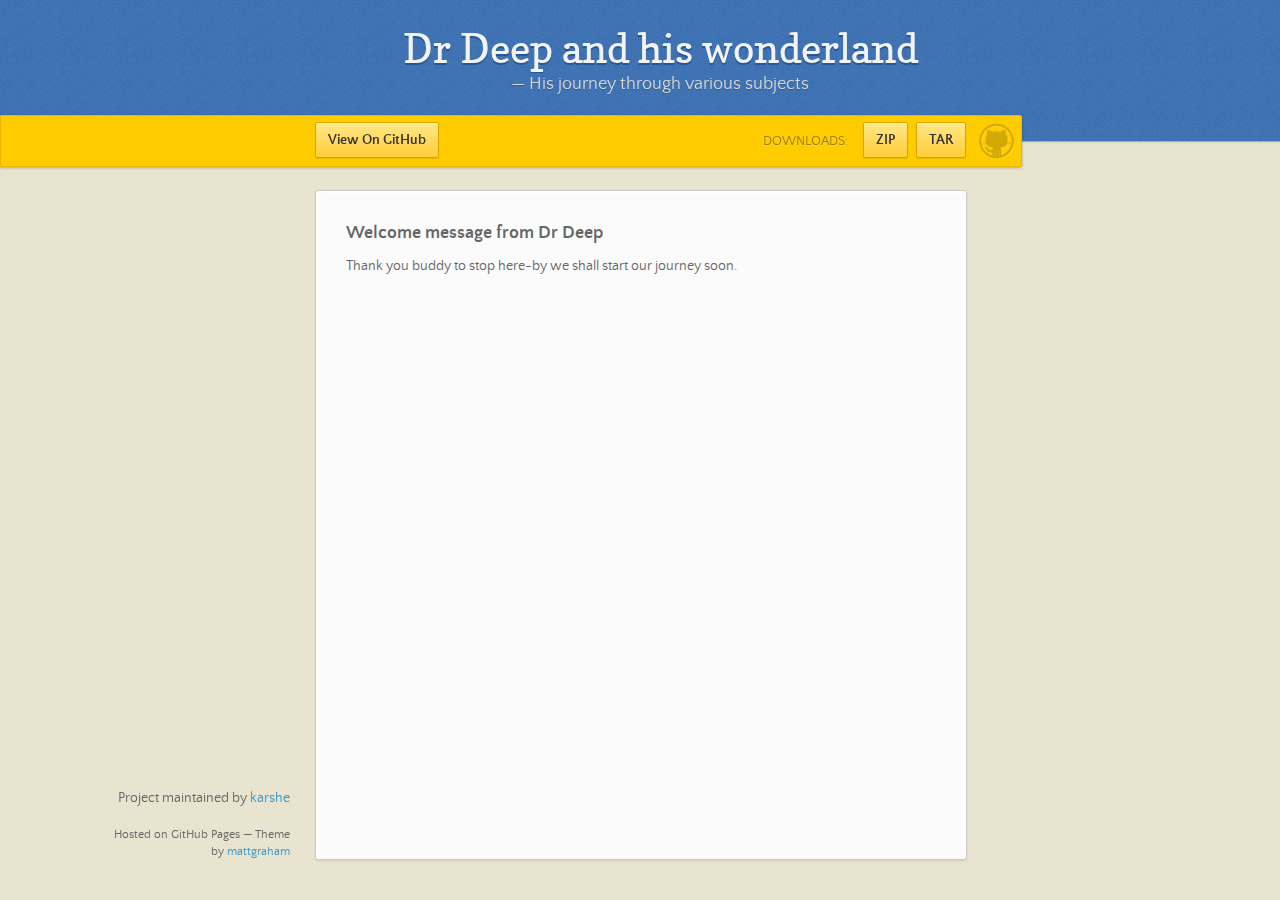
==== index.html @ 2dead6eb "Create gh-pages branch via GitHub" ====
<!doctype html>
<html>
  <head>
    <meta charset="utf-8">
    <meta http-equiv="X-UA-Compatible" content="chrome=1">
    <title>Dr Deep and his wonderland by karshe</title>
    <link rel="stylesheet" href="stylesheets/styles.css">
    <link rel="stylesheet" href="stylesheets/github-dark.css">
    <script src="https://ajax.googleapis.com/ajax/libs/jquery/1.7.1/jquery.min.js"></script>
    <script src="javascripts/main.js"></script>
    <!--[if lt IE 9]>
      <script src="//html5shiv.googlecode.com/svn/trunk/html5.js"></script>
    <![endif]-->
    <meta name="viewport" content="width=device-width, initial-scale=1, user-scalable=no">

  </head>
  <body>

      <header>
        <h1>Dr Deep and his wonderland</h1>
        <p>— His journey through various subjects</p>
      </header>

      <div id="banner">
        <span id="logo"></span>

        <a href="https://github.com/karshe/gatecse" class="button fork"><strong>View On GitHub</strong></a>
        <div class="downloads">
          <span>Downloads:</span>
          <ul>
            <li><a href="https://github.com/karshe/gatecse/zipball/master" class="button">ZIP</a></li>
            <li><a href="https://github.com/karshe/gatecse/tarball/master" class="button">TAR</a></li>
          </ul>
        </div>
      </div><!-- end banner -->

    <div class="wrapper">
      <nav>
        <ul></ul>
      </nav>
      <section>
        <h3>
<a id="welcome-message-from-dr-deep" class="anchor" href="#welcome-message-from-dr-deep" aria-hidden="true"><span aria-hidden="true" class="octicon octicon-link"></span></a>Welcome message from Dr Deep</h3>

<p>Thank you buddy to stop here-by we shall start our journey soon.  </p>
      </section>
      <footer>
        <p>Project maintained by <a href="https://github.com/karshe">karshe</a></p>
        <p><small>Hosted on GitHub Pages &mdash; Theme by <a href="https://twitter.com/michigangraham">mattgraham</a></small></p>
      </footer>
    </div>
    <!--[if !IE]><script>fixScale(document);</script><![endif]-->
    
  </body>
</html>
---- stylesheets/styles.css ----
/*
Leap Day for GitHub Pages
by Matt Graham
*/
@font-face {
  font-family: 'Quattrocento Sans';
  src: url("../fonts/quattrocentosans-bold-webfont.eot");
  src: url("../fonts/quattrocentosans-bold-webfont.eot?#iefix") format("embedded-opentype"), url("../fonts/quattrocentosans-bold-webfont.woff") format("woff"), url("../fonts/quattrocentosans-bold-webfont.ttf") format("truetype"), url("../fonts/quattrocentosans-bold-webfont.svg#QuattrocentoSansBold") format("svg");
  font-weight: bold;
  font-style: normal;
}

@font-face {
  font-family: 'Quattrocento Sans';
  src: url("../fonts/quattrocentosans-bolditalic-webfont.eot");
  src: url("../fonts/quattrocentosans-bolditalic-webfont.eot?#iefix") format("embedded-opentype"), url("../fonts/quattrocentosans-bolditalic-webfont.woff") format("woff"), url("../fonts/quattrocentosans-bolditalic-webfont.ttf") format("truetype"), url("../fonts/quattrocentosans-bolditalic-webfont.svg#QuattrocentoSansBoldItalic") format("svg");
  font-weight: bold;
  font-style: italic;
}

@font-face {
  font-family: 'Quattrocento Sans';
  src: url("../fonts/quattrocentosans-italic-webfont.eot");
  src: url("../fonts/quattrocentosans-italic-webfont.eot?#iefix") format("embedded-opentype"), url("../fonts/quattrocentosans-italic-webfont.woff") format("woff"), url("../fonts/quattrocentosans-italic-webfont.ttf") format("truetype"), url("../fonts/quattrocentosans-italic-webfont.svg#QuattrocentoSansItalic") format("svg");
  font-weight: normal;
  font-style: italic;
}

@font-face {
  font-family: 'Quattrocento Sans';
  src: url("../fonts/quattrocentosans-regular-webfont.eot");
  src: url("../fonts/quattrocentosans-regular-webfont.eot?#iefix") format("embedded-opentype"), url("../fonts/quattrocentosans-regular-webfont.woff") format("woff"), url("../fonts/quattrocentosans-regular-webfont.ttf") format("truetype"), url("../fonts/quattrocentosans-regular-webfont.svg#QuattrocentoSansRegular") format("svg");
  font-weight: normal;
  font-style: normal;
}

@font-face {
  font-family: 'Copse';
  src: url("../fonts/copse-regular-webfont.eot");
  src: url("../fonts/copse-regular-webfont.eot?#iefix") format("embedded-opentype"), url("../fonts/copse-regular-webfont.woff") format("woff"), url("../fonts/copse-regular-webfont.ttf") format("truetype"), url("../fonts/copse-regular-webfont.svg#CopseRegular") format("svg");
  font-weight: normal;
  font-style: normal;
}

/* normalize.css 2012-02-07T12:37 UTC - https://github.com/necolas/normalize.css */
/* =============================================================================
   HTML5 display definitions
   ========================================================================== */
/*
 * Corrects block display not defined in IE6/7/8/9 & FF3
 */
article,
aside,
details,
figcaption,
figure,
footer,
header,
hgroup,
nav,
section,
summary {
  display: block;
}

/*
 * Corrects inline-block display not defined in IE6/7/8/9 & FF3
 */
audio,
canvas,
video {
  display: inline-block;
  *display: inline;
  *zoom: 1;
}

/*
 * Prevents modern browsers from displaying 'audio' without controls
 */
audio:not([controls]) {
  display: none;
}

/*
 * Addresses styling for 'hidden' attribute not present in IE7/8/9, FF3, S4
 * Known issue: no IE6 support
 */
[hidden] {
  display: none;
}

/* =============================================================================
   Base
   ========================================================================== */
/*
 * 1. Corrects text resizing oddly in IE6/7 when body font-size is set using em units
 *    http://clagnut.com/blog/348/#c790
 * 2. Prevents iOS text size adjust after orientation change, without disabling user zoom
 *    www.456bereastreet.com/archive/201012/controlling_text_size_in_safari_for_ios_without_disabling_user_zoom/
 */
html {
  font-size: 100%;
  /* 1 */
  -webkit-text-size-adjust: 100%;
  /* 2 */
  -ms-text-size-adjust: 100%;
  /* 2 */
}

/*
 * Addresses font-family inconsistency between 'textarea' and other form elements.
 */
html,
button,
input,
select,
textarea {
  font-family: sans-serif;
}

/*
 * Addresses margins handled incorrectly in IE6/7
 */
body {
  margin: 0;
}

/* =============================================================================
   Links
   ========================================================================== */
/*
 * Addresses outline displayed oddly in Chrome
 */
a:focus {
  outline: thin dotted;
}

/*
 * Improves readability when focused and also mouse hovered in all browsers
 * people.opera.com/patrickl/experiments/keyboard/test
 */
a:hover,
a:active {
  outline: 0;
}

/* =============================================================================
   Typography
   ========================================================================== */
/*
 * Addresses font sizes and margins set differently in IE6/7
 * Addresses font sizes within 'section' and 'article' in FF4+, Chrome, S5
 */
h1 {
  font-size: 2em;
  margin: 0.67em 0;
}

h2 {
  font-size: 1.5em;
  margin: 0.83em 0;
}

h3 {
  font-size: 1.17em;
  margin: 1em 0;
}

h4 {
  font-size: 1em;
  margin: 1.33em 0;
}

h5 {
  font-size: 0.83em;
  margin: 1.67em 0;
}

h6 {
  font-size: 0.75em;
  margin: 2.33em 0;
}

/*
 * Addresses styling not present in IE7/8/9, S5, Chrome
 */
abbr[title] {
  border-bottom: 1px dotted;
}

/*
 * Addresses style set to 'bolder' in FF3+, S4/5, Chrome
*/
b,
strong {
  font-weight: bold;
}

blockquote {
  margin: 1em 40px;
}

/*
 * Addresses styling not present in S5, Chrome
 */
dfn {
  font-style: italic;
}

/*
 * Addresses styling not present in IE6/7/8/9
 */
mark {
  background: #ff0;
  color: #000;
}

/*
 * Addresses margins set differently in IE6/7
 */
p,
pre {
  margin: 1em 0;
}

/*
 * Corrects font family set oddly in IE6, S4/5, Chrome
 * en.wikipedia.org/wiki/User:Davidgothberg/Test59
 */
pre,
code,
kbd,
samp {
  font-family: monospace, serif;
  _font-family: 'courier new', monospace;
  font-size: 1em;
}

/*
 * 1. Addresses CSS quotes not supported in IE6/7
 * 2. Addresses quote property not supported in S4
 */
/* 1 */
q {
  quotes: none;
}

/* 2 */
q:before,
q:after {
  content: '';
  content: none;
}

small {
  font-size: 75%;
}

/*
 * Prevents sub and sup affecting line-height in all browsers
 * gist.github.com/413930
 */
sub,
sup {
  font-size: 75%;
  line-height: 0;
  position: relative;
  vertical-align: baseline;
}

sup {
  top: -0.5em;
}

sub {
  bottom: -0.25em;
}

/* =============================================================================
   Lists
   ========================================================================== */
/*
 * Addresses margins set differently in IE6/7
 */
dl,
menu,
ol,
ul {
  margin: 1em 0;
}

dd {
  margin: 0 0 0 40px;
}

/*
 * Addresses paddings set differently in IE6/7
 */
menu,
ol,
ul {
  padding: 0 0 0 40px;
}

/*
 * Corrects list images handled incorrectly in IE7
 */
nav ul,
nav ol {
  list-style: none;
  list-style-image: none;
}

/* =============================================================================
   Embedded content
   ========================================================================== */
/*
 * 1. Removes border when inside 'a' element in IE6/7/8/9, FF3
 * 2. Improves image quality when scaled in IE7
 *    code.flickr.com/blog/2008/11/12/on-ui-quality-the-little-things-client-side-image-resizing/
 */
img {
  border: 0;
  /* 1 */
  -ms-interpolation-mode: bicubic;
  /* 2 */
}

/*
 * Corrects overflow displayed oddly in IE9
 */
svg:not(:root) {
  overflow: hidden;
}

/* =============================================================================
   Figures
   ========================================================================== */
/*
 * Addresses margin not present in IE6/7/8/9, S5, O11
 */
figure {
  margin: 0;
}

/* =============================================================================
   Forms
   ========================================================================== */
/*
 * Corrects margin displayed oddly in IE6/7
 */
form {
  margin: 0;
}

/*
 * Define consistent border, margin, and padding
 */
fieldset {
  border: 1px solid #c0c0c0;
  margin: 0 2px;
  padding: 0.35em 0.625em 0.75em;
}

/*
 * 1. Corrects color not being inherited in IE6/7/8/9
 * 2. Corrects text not wrapping in FF3 
 * 3. Corrects alignment displayed oddly in IE6/7
 */
legend {
  border: 0;
  /* 1 */
  padding: 0;
  white-space: normal;
  /* 2 */
  *margin-left: -7px;
  /* 3 */
}

/*
 * 1. Corrects font size not being inherited in all browsers
 * 2. Addresses margins set differently in IE6/7, FF3+, S5, Chrome
 * 3. Improves appearance and consistency in all browsers
 */
button,
input,
select,
textarea {
  font-size: 100%;
  /* 1 */
  margin: 0;
  /* 2 */
  vertical-align: baseline;
  /* 3 */
  *vertical-align: middle;
  /* 3 */
}

/*
 * Addresses FF3/4 setting line-height on 'input' using !important in the UA stylesheet
 */
button,
input {
  line-height: normal;
  /* 1 */
}

/*
 * 1. Improves usability and consistency of cursor style between image-type 'input' and others
 * 2. Corrects inability to style clickable 'input' types in iOS
 * 3. Removes inner spacing in IE7 without affecting normal text inputs
 *    Known issue: inner spacing remains in IE6
 */
button,
input[type="button"],
input[type="reset"],
input[type="submit"] {
  cursor: pointer;
  /* 1 */
  -webkit-appearance: button;
  /* 2 */
  *overflow: visible;
  /* 3 */
}

/*
 * Re-set default cursor for disabled elements
 */
button[disabled],
input[disabled] {
  cursor: default;
}

/*
 * 1. Addresses box sizing set to content-box in IE8/9
 * 2. Removes excess padding in IE8/9
 * 3. Removes excess padding in IE7
      Known issue: excess padding remains in IE6
 */
input[type="checkbox"],
input[type="radio"] {
  box-sizing: border-box;
  /* 1 */
  padding: 0;
  /* 2 */
  *height: 13px;
  /* 3 */
  *width: 13px;
  /* 3 */
}

/*
 * 1. Addresses appearance set to searchfield in S5, Chrome
 * 2. Addresses box-sizing set to border-box in S5, Chrome (include -moz to future-proof)
 */
input[type="search"] {
  -webkit-appearance: textfield;
  /* 1 */
  -moz-box-sizing: content-box;
  -webkit-box-sizing: content-box;
  /* 2 */
  box-sizing: content-box;
}

/*
 * Removes inner padding and search cancel button in S5, Chrome on OS X
 */
input[type="search"]::-webkit-search-decoration,
input[type="search"]::-webkit-search-cancel-button {
  -webkit-appearance: none;
}

/*
 * Removes inner padding and border in FF3+
 * www.sitepen.com/blog/2008/05/14/the-devils-in-the-details-fixing-dojos-toolbar-buttons/
 */
button::-moz-focus-inner,
input::-moz-focus-inner {
  border: 0;
  padding: 0;
}

/*
 * 1. Removes default vertical scrollbar in IE6/7/8/9
 * 2. Improves readability and alignment in all browsers
 */
textarea {
  overflow: auto;
  /* 1 */
  vertical-align: top;
  /* 2 */
}

/* =============================================================================
   Tables
   ========================================================================== */
/*
 * Remove most spacing between table cells
 */
table {
  border-collapse: collapse;
  border-spacing: 0;
}

body {
  font: 14px/22px "Quattrocento Sans", "Helvetica Neue", Helvetica, Arial, sans-serif;
  color: #666;
  font-weight: 300;
  margin: 0px;
  padding: 0px 0 20px 0px;
  background: url(../images/body-background.png) #eae6d1;
}

h1, h2, h3, h4, h5, h6 {
  color: #333;
  margin: 0 0 10px;
}

p, ul, ol, table, pre, dl {
  margin: 0 0 20px;
}

h1, h2, h3 {
  line-height: 1.1;
}

h1 {
  font-size: 28px;
}

h2 {
  font-size: 24px;
  color: #393939;
}

h3, h4, h5, h6 {
  color: #666666;
}

h3 {
  font-size: 18px;
  line-height: 24px;
}

a {
  color: #3399cc;
  font-weight: 400;
  text-decoration: none;
}

a small {
  font-size: 11px;
  color: #666;
  margin-top: -0.6em;
  display: block;
}

ul {
  list-style-image: url("../images/bullet.png");
}

strong {
  font-weight: bold;
  color: #333;
}

.wrapper {
  width: 650px;
  margin: 0 auto;
  position: relative;
}

section img {
  max-width: 100%;
}

blockquote {
  border-left: 1px solid #ffcc00;
  margin: 0;
  padding: 0 0 0 20px;
  font-style: italic;
}

code {
  font-family: "Lucida Sans", Monaco, Bitstream Vera Sans Mono, Lucida Console, Terminal;
  font-size: 13px;
  color: #efefef;
  text-shadow: 0px 1px 0px #000;
  margin: 0 4px;
  padding: 2px 6px;
  background: #333;
  -moz-border-radius: 2px;
  -webkit-border-radius: 2px;
  -o-border-radius: 2px;
  -ms-border-radius: 2px;
  -khtml-border-radius: 2px;
  border-radius: 2px;
}

pre {
  padding: 8px 15px;
  background: #333333;
  -moz-border-radius: 3px;
  -webkit-border-radius: 3px;
  -o-border-radius: 3px;
  -ms-border-radius: 3px;
  -khtml-border-radius: 3px;
  border-radius: 3px;
  border: 1px solid #c7c7c7;
  overflow: auto;
  overflow-y: hidden;
}
pre code {
  margin: 0px;
  padding: 0px;
}

table {
  width: 100%;
  border-collapse: collapse;
}

th {
  text-align: left;
  padding: 5px 10px;
  border-bottom: 1px solid #e5e5e5;
  color: #444;
}

td {
  text-align: left;
  padding: 5px 10px;
  border-bottom: 1px solid #e5e5e5;
  border-right: 1px solid #ffcc00;
}
td:first-child {
  border-left: 1px solid #ffcc00;
}

hr {
  border: 0;
  outline: none;
  height: 11px;
  background: transparent url("../images/hr.gif") center center repeat-x;
  margin: 0 0 20px;
}

dt {
  color: #444;
  font-weight: 700;
}

header {
  padding: 25px 20px 40px 20px;
  margin: 0;
  position: fixed;
  top: 0;
  left: 0;
  right: 0;
  width: 100%;
  text-align: center;
  background: url(../images/background.png) #4276b6;
  -moz-box-shadow: 1px 0px 2px rgba(0, 0, 0, 0.75);
  -webkit-box-shadow: 1px 0px 2px rgba(0, 0, 0, 0.75);
  -o-box-shadow: 1px 0px 2px rgba(0, 0, 0, 0.75);
  box-shadow: 1px 0px 2px rgba(0, 0, 0, 0.75);
  z-index: 99;
  -webkit-font-smoothing: antialiased;
  min-height: 76px;
}
header h1 {
  font: 40px/48px "Copse", "Helvetica Neue", Helvetica, Arial, sans-serif;
  color: #f3f3f3;
  text-shadow: 0px 2px 0px #235796;
  margin: 0px;
  white-space: nowrap;
  overflow: hidden;
  text-overflow: ellipsis;
  -o-text-overflow: ellipsis;
  -ms-text-overflow: ellipsis;
}
header p {
  color: #d8d8d8;
  text-shadow: rgba(0, 0, 0, 0.2) 0 1px 0;
  font-size: 18px;
  margin: 0px;
}

#banner {
  z-index: 100;
  left: 0;
  right: 50%;
  height: 50px;
  margin-right: -382px;
  position: fixed;
  top: 115px;
  background: #ffcc00;
  border: 1px solid #f0b500;
  -moz-box-shadow: 0px 1px 3px rgba(0, 0, 0, 0.25);
  -webkit-box-shadow: 0px 1px 3px rgba(0, 0, 0, 0.25);
  -o-box-shadow: 0px 1px 3px rgba(0, 0, 0, 0.25);
  box-shadow: 0px 1px 3px rgba(0, 0, 0, 0.25);
  -moz-border-radius: 0px 2px 2px 0px;
  -webkit-border-radius: 0px 2px 2px 0px;
  -o-border-radius: 0px 2px 2px 0px;
  -ms-border-radius: 0px 2px 2px 0px;
  -khtml-border-radius: 0px 2px 2px 0px;
  border-radius: 0px 2px 2px 0px;
  padding-right: 10px;
}
#banner .button {
  border: 1px solid #dba500;
  background: -webkit-gradient(linear, 50% 0%, 50% 100%, color-stop(0%, #ffe788), color-stop(100%, #ffce38));
  background: -webkit-linear-gradient(#ffe788, #ffce38);
  background: -moz-linear-gradient(#ffe788, #ffce38);
  background: -o-linear-gradient(#ffe788, #ffce38);
  background: -ms-linear-gradient(#ffe788, #ffce38);
  background: linear-gradient(#ffe788, #ffce38);
  -moz-border-radius: 2px;
  -webkit-border-radius: 2px;
  -o-border-radius: 2px;
  -ms-border-radius: 2px;
  -khtml-border-radius: 2px;
  border-radius: 2px;
  -moz-box-shadow: inset 0px 1px 0px rgba(255, 255, 255, 0.4), 0px 1px 1px rgba(0, 0, 0, 0.1);
  -webkit-box-shadow: inset 0px 1px 0px rgba(255, 255, 255, 0.4), 0px 1px 1px rgba(0, 0, 0, 0.1);
  -o-box-shadow: inset 0px 1px 0px rgba(255, 255, 255, 0.4), 0px 1px 1px rgba(0, 0, 0, 0.1);
  box-shadow: inset 0px 1px 0px rgba(255, 255, 255, 0.4), 0px 1px 1px rgba(0, 0, 0, 0.1);
  background-color: #FFE788;
  margin-left: 5px;
  padding: 10px 12px;
  margin-top: 6px;
  line-height: 14px;
  font-size: 14px;
  color: #333;
  font-weight: bold;
  display: inline-block;
  text-align: center;
}
#banner .button:hover {
  background: -webkit-gradient(linear, 50% 0%, 50% 100%, color-stop(0%, #ffe788), color-stop(100%, #ffe788));
  background: -webkit-linear-gradient(#ffe788, #ffe788);
  background: -moz-linear-gradient(#ffe788, #ffe788);
  background: -o-linear-gradient(#ffe788, #ffe788);
  background: -ms-linear-gradient(#ffe788, #ffe788);
  background: linear-gradient(#ffe788, #ffe788);
  background-color: #ffeca0;
}
#banner .fork {
  position: fixed;
  left: 50%;
  margin-left: -325px;
  padding: 10px 12px;
  margin-top: 6px;
  line-height: 14px;
  font-size: 14px;
  background-color: #FFE788;
}
#banner .downloads {
  float: right;
  margin: 0 45px 0 0;
}
#banner .downloads span {
  float: left;
  line-height: 52px;
  font-size: 90%;
  color: #9d7f0d;
  text-transform: uppercase;
  text-shadow: rgba(255, 255, 255, 0.2) 0 1px 0;
}
#banner ul {
  list-style: none;
  height: 40px;
  padding: 0;
  float: left;
  margin-left: 10px;
}
#banner ul li {
  display: inline;
}
#banner ul li a.button {
  background-color: #FFE788;
}
#banner #logo {
  position: absolute;
  height: 36px;
  width: 36px;
  right: 7px;
  top: 7px;
  display: block;
  background: url(../images/octocat-logo.png);
}

section {
  width: 590px;
  padding: 30px 30px 50px 30px;
  margin: 20px 0;
  margin-top: 190px;
  position: relative;
  background: #fbfbfb;
  -moz-border-radius: 3px;
  -webkit-border-radius: 3px;
  -o-border-radius: 3px;
  -ms-border-radius: 3px;
  -khtml-border-radius: 3px;
  border-radius: 3px;
  border: 1px solid #cbcbcb;
  -moz-box-shadow: 0px 1px 2px rgba(0, 0, 0, 0.09), inset 0px 0px 2px 2px rgba(255, 255, 255, 0.5), inset 0 0 5px 5px rgba(255, 255, 255, 0.4);
  -webkit-box-shadow: 0px 1px 2px rgba(0, 0, 0, 0.09), inset 0px 0px 2px 2px rgba(255, 255, 255, 0.5), inset 0 0 5px 5px rgba(255, 255, 255, 0.4);
  -o-box-shadow: 0px 1px 2px rgba(0, 0, 0, 0.09), inset 0px 0px 2px 2px rgba(255, 255, 255, 0.5), inset 0 0 5px 5px rgba(255, 255, 255, 0.4);
  box-shadow: 0px 1px 2px rgba(0, 0, 0, 0.09), inset 0px 0px 2px 2px rgba(255, 255, 255, 0.5), inset 0 0 5px 5px rgba(255, 255, 255, 0.4);
}

small {
  font-size: 12px;
}

nav {
  width: 230px;
  position: fixed;
  top: 220px;
  left: 50%;
  margin-left: -580px;
  text-align: right;
}
nav ul {
  list-style: none;
  list-style-image: none;
  font-size: 14px;
  line-height: 24px;
}
nav ul li {
  padding: 5px 0px;
  line-height: 16px;
}
nav ul li.tag-h1 {
  font-size: 1.2em;
}
nav ul li.tag-h1 a {
  font-weight: bold;
  color: #333;
}
nav ul li.tag-h2 + .tag-h1 {
  margin-top: 10px;
}
nav ul a {
  color: #666;
}
nav ul a:hover {
  color: #999;
}

footer {
  width: 180px;
  position: fixed;
  left: 50%;
  margin-left: -530px;
  bottom: 20px;
  text-align: right;
  line-height: 16px;
}

@media print, screen and (max-width: 1060px) {
  div.wrapper {
    width: auto;
    margin: 0;
  }

  nav {
    display: none;
  }

  header, section, footer {
    float: none;
  }
  header h1, section h1, footer h1 {
    white-space: nowrap;
    overflow: hidden;
    text-overflow: ellipsis;
    -o-text-overflow: ellipsis;
    -ms-text-overflow: ellipsis;
  }

  #banner {
    width: 100%;
  }
  #banner .downloads {
    margin-right: 60px;
  }
  #banner #logo {
    margin-right: 15px;
  }

  section {
    border: 1px solid #e5e5e5;
    border-width: 1px 0;
    padding: 20px auto;
    margin: 190px auto 20px;
    max-width: 600px;
  }

  footer {
    text-align: center;
    margin: 20px auto;
    position: relative;
    left: auto;
    bottom: auto;
    width: auto;
  }
}
@media print, screen and (max-width: 720px) {
  body {
    word-wrap: break-word;
  }

  header {
    padding: 20px 20px;
    margin: 0;
  }
  header h1 {
    font-size: 32px;
    white-space: nowrap;
    overflow: hidden;
    text-overflow: ellipsis;
    -o-text-overflow: ellipsis;
    -ms-text-overflow: ellipsis;
  }
  header p {
    display: none;
  }

  #banner {
    top: 80px;
  }
  #banner .fork {
    float: left;
    display: inline-block;
    margin-left: 0px;
    position: fixed;
    left: 20px;
  }

  section {
    margin-top: 130px;
    margin-bottom: 0px;
    width: auto;
  }

  header ul, header p.view {
    position: static;
  }
}
@media print, screen and (max-width: 480px) {
  header {
    position: relative;
    padding: 5px 0px;
    min-height: 0px;
  }
  header h1 {
    font-size: 24px;
    white-space: nowrap;
    overflow: hidden;
    text-overflow: ellipsis;
    -o-text-overflow: ellipsis;
    -ms-text-overflow: ellipsis;
  }

  section {
    margin-top: 5px;
  }

  #banner {
    display: none;
  }

  header ul {
    display: none;
  }
}
@media print {
  body {
    padding: 0.4in;
    font-size: 12pt;
    color: #444;
  }
}
@media print, screen and (max-height: 680px) {
  footer {
    text-align: center;
    margin: 20px auto;
    position: relative;
    left: auto;
    bottom: auto;
    width: auto;
  }
}
@media print, screen and (max-height: 480px) {
  nav {
    display: none;
  }

  footer {
    text-align: center;
    margin: 20px auto;
    position: relative;
    left: auto;
    bottom: auto;
    width: auto;
  }
}
---- stylesheets/github-dark.css ----
/*
   Copyright 2014 GitHub Inc.

   Licensed under the Apache License, Version 2.0 (the "License");
   you may not use this file except in compliance with the License.
   You may obtain a copy of the License at

       http://www.apache.org/licenses/LICENSE-2.0

   Unless required by applicable law or agreed to in writing, software
   distributed under the License is distributed on an "AS IS" BASIS,
   WITHOUT WARRANTIES OR CONDITIONS OF ANY KIND, either express or implied.
   See the License for the specific language governing permissions and
   limitations under the License.

*/

.pl-c /* comment */ {
  color: #969896;
}

.pl-c1      /* constant, markup.raw, meta.diff.header, meta.module-reference, meta.property-name, support, support.constant, support.variable, variable.other.constant */,
.pl-s .pl-v /* string variable */ {
  color: #0099cd;
}

.pl-e  /* entity */,
.pl-en /* entity.name */ {
  color: #9774cb;
}

.pl-s .pl-s1 /* string source */,
.pl-smi      /* storage.modifier.import, storage.modifier.package, storage.type.java, variable.other, variable.parameter.function */ {
  color: #ddd;
}

.pl-ent /* entity.name.tag */ {
  color: #7bcc72;
}

.pl-k /* keyword, storage, storage.type */ {
  color: #cc2372;
}

.pl-pds              /* punctuation.definition.string, string.regexp.character-class */,
.pl-s                /* string */,
.pl-s .pl-pse .pl-s1 /* string punctuation.section.embedded source */,
.pl-sr               /* string.regexp */,
.pl-sr .pl-cce       /* string.regexp constant.character.escape */,
.pl-sr .pl-sra       /* string.regexp string.regexp.arbitrary-repitition */,
.pl-sr .pl-sre       /* string.regexp source.ruby.embedded */ {
  color: #3c66e2;
}

.pl-v /* variable */ {
  color: #fb8764;
}

.pl-id /* invalid.deprecated */ {
  color: #e63525;
}

.pl-ii /* invalid.illegal */ {
  background-color: #e63525;
  color: #f8f8f8;
}

.pl-sr .pl-cce /* string.regexp constant.character.escape */ {
  color: #7bcc72;
  font-weight: bold;
}

.pl-ml /* markup.list */ {
  color: #c26b2b;
}

.pl-mh        /* markup.heading */,
.pl-mh .pl-en /* markup.heading entity.name */,
.pl-ms        /* meta.separator */ {
  color: #264ec5;
  font-weight: bold;
}

.pl-mq /* markup.quote */ {
  color: #00acac;
}

.pl-mi /* markup.italic */ {
  color: #ddd;
  font-style: italic;
}

.pl-mb /* markup.bold */ {
  color: #ddd;
  font-weight: bold;
}

.pl-md /* markup.deleted, meta.diff.header.from-file */ {
  background-color: #ffecec;
  color: #bd2c00;
}

.pl-mi1 /* markup.inserted, meta.diff.header.to-file */ {
  background-color: #eaffea;
  color: #55a532;
}

.pl-mdr /* meta.diff.range */ {
  color: #9774cb;
  font-weight: bold;
}

.pl-mo /* meta.output */ {
  color: #264ec5;
}
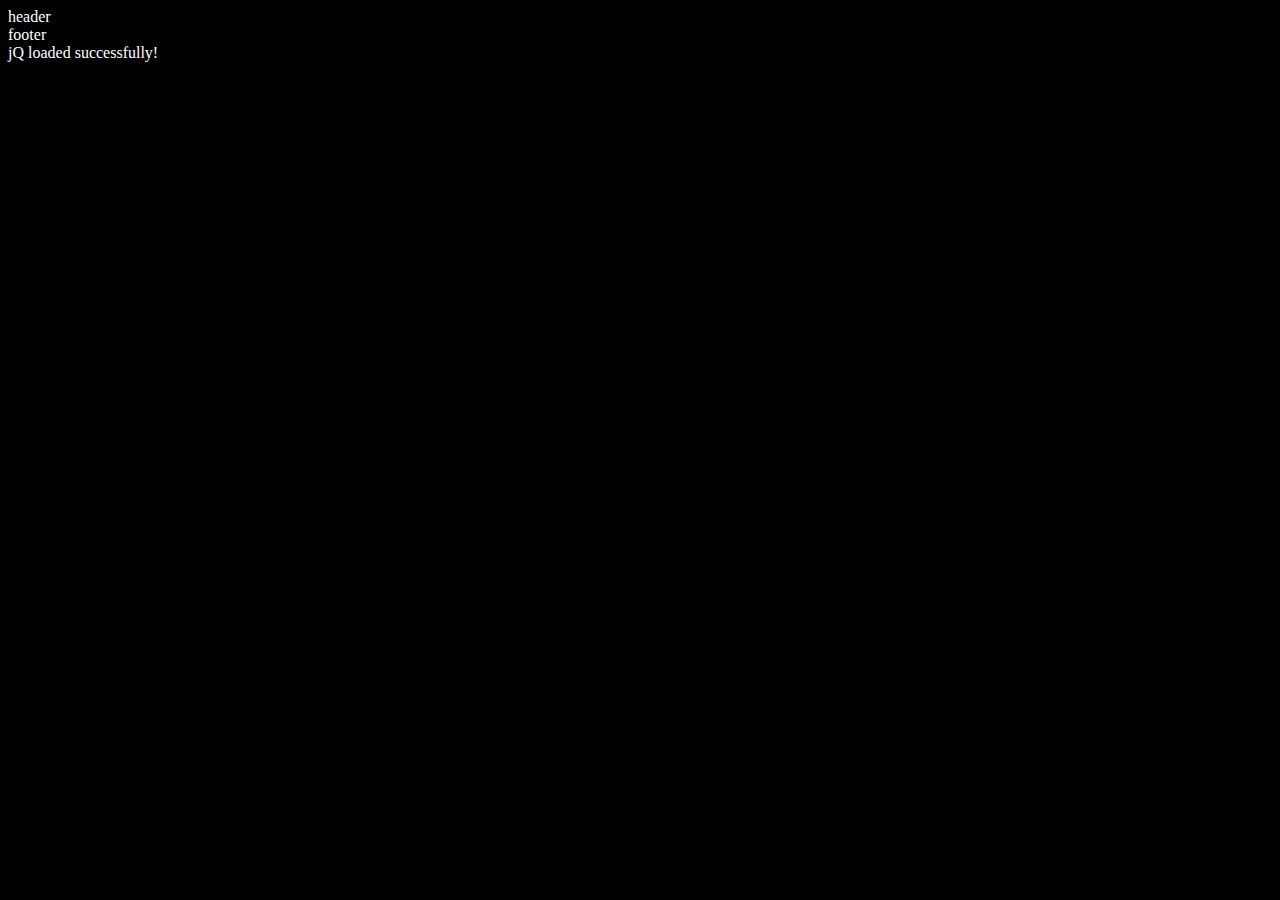
==== commit d9951a06: "Updated few files, removed stylesheet and images." ====
--- a/index.html
+++ b/index.html
@@ -5,7 +5,6 @@
     <meta http-equiv="X-UA-Compatible" content="chrome=1">
     <title>Dr Deep and his wonderland by karshe</title>
     <link rel="stylesheet" href="stylesheets/styles.css">
-    <link rel="stylesheet" href="stylesheets/github-dark.css">
     <script src="https://ajax.googleapis.com/ajax/libs/jquery/1.7.1/jquery.min.js"></script>
     <script src="javascripts/main.js"></script>
     <!--[if lt IE 9]>
@@ -17,39 +16,13 @@
   <body>
 
       <header>
-        <h1>Dr Deep and his wonderland</h1>
-        <p>— His journey through various subjects</p>
+        header
       </header>
 
-      <div id="banner">
-        <span id="logo"></span>
-
-        <a href="https://github.com/karshe/gatecse" class="button fork"><strong>View On GitHub</strong></a>
-        <div class="downloads">
-          <span>Downloads:</span>
-          <ul>
-            <li><a href="https://github.com/karshe/gatecse/zipball/master" class="button">ZIP</a></li>
-            <li><a href="https://github.com/karshe/gatecse/tarball/master" class="button">TAR</a></li>
-          </ul>
-        </div>
-      </div><!-- end banner -->
-
-    <div class="wrapper">
-      <nav>
-        <ul></ul>
-      </nav>
-      <section>
-        <h3>
-<a id="welcome-message-from-dr-deep" class="anchor" href="#welcome-message-from-dr-deep" aria-hidden="true"><span aria-hidden="true" class="octicon octicon-link"></span></a>Welcome message from Dr Deep</h3>
-
-<p>Thank you buddy to stop here-by we shall start our journey soon.  </p>
-      </section>
       <footer>
-        <p>Project maintained by <a href="https://github.com/karshe">karshe</a></p>
-        <p><small>Hosted on GitHub Pages &mdash; Theme by <a href="https://twitter.com/michigangraham">mattgraham</a></small></p>
+        footer
+		<div id="jq_loaded">jQuery not loaded, yet.</div>
       </footer>
-    </div>
     <!--[if !IE]><script>fixScale(document);</script><![endif]-->
-    
   </body>
 </html>
--- a/stylesheets/styles.css
+++ b/stylesheets/styles.css
@@ -1,1010 +1,4 @@
-/*
-Leap Day for GitHub Pages
-by Matt Graham
-*/
-@font-face {
-  font-family: 'Quattrocento Sans';
-  src: url("../fonts/quattrocentosans-bold-webfont.eot");
-  src: url("../fonts/quattrocentosans-bold-webfont.eot?#iefix") format("embedded-opentype"), url("../fonts/quattrocentosans-bold-webfont.woff") format("woff"), url("../fonts/quattrocentosans-bold-webfont.ttf") format("truetype"), url("../fonts/quattrocentosans-bold-webfont.svg#QuattrocentoSansBold") format("svg");
-  font-weight: bold;
-  font-style: normal;
-}
-
-@font-face {
-  font-family: 'Quattrocento Sans';
-  src: url("../fonts/quattrocentosans-bolditalic-webfont.eot");
-  src: url("../fonts/quattrocentosans-bolditalic-webfont.eot?#iefix") format("embedded-opentype"), url("../fonts/quattrocentosans-bolditalic-webfont.woff") format("woff"), url("../fonts/quattrocentosans-bolditalic-webfont.ttf") format("truetype"), url("../fonts/quattrocentosans-bolditalic-webfont.svg#QuattrocentoSansBoldItalic") format("svg");
-  font-weight: bold;
-  font-style: italic;
-}
-
-@font-face {
-  font-family: 'Quattrocento Sans';
-  src: url("../fonts/quattrocentosans-italic-webfont.eot");
-  src: url("../fonts/quattrocentosans-italic-webfont.eot?#iefix") format("embedded-opentype"), url("../fonts/quattrocentosans-italic-webfont.woff") format("woff"), url("../fonts/quattrocentosans-italic-webfont.ttf") format("truetype"), url("../fonts/quattrocentosans-italic-webfont.svg#QuattrocentoSansItalic") format("svg");
-  font-weight: normal;
-  font-style: italic;
-}
-
-@font-face {
-  font-family: 'Quattrocento Sans';
-  src: url("../fonts/quattrocentosans-regular-webfont.eot");
-  src: url("../fonts/quattrocentosans-regular-webfont.eot?#iefix") format("embedded-opentype"), url("../fonts/quattrocentosans-regular-webfont.woff") format("woff"), url("../fonts/quattrocentosans-regular-webfont.ttf") format("truetype"), url("../fonts/quattrocentosans-regular-webfont.svg#QuattrocentoSansRegular") format("svg");
-  font-weight: normal;
-  font-style: normal;
-}
-
-@font-face {
-  font-family: 'Copse';
-  src: url("../fonts/copse-regular-webfont.eot");
-  src: url("../fonts/copse-regular-webfont.eot?#iefix") format("embedded-opentype"), url("../fonts/copse-regular-webfont.woff") format("woff"), url("../fonts/copse-regular-webfont.ttf") format("truetype"), url("../fonts/copse-regular-webfont.svg#CopseRegular") format("svg");
-  font-weight: normal;
-  font-style: normal;
-}
-
-/* normalize.css 2012-02-07T12:37 UTC - https://github.com/necolas/normalize.css */
-/* =============================================================================
-   HTML5 display definitions
-   ========================================================================== */
-/*
- * Corrects block display not defined in IE6/7/8/9 & FF3
- */
-article,
-aside,
-details,
-figcaption,
-figure,
-footer,
-header,
-hgroup,
-nav,
-section,
-summary {
-  display: block;
-}
-
-/*
- * Corrects inline-block display not defined in IE6/7/8/9 & FF3
- */
-audio,
-canvas,
-video {
-  display: inline-block;
-  *display: inline;
-  *zoom: 1;
-}
-
-/*
- * Prevents modern browsers from displaying 'audio' without controls
- */
-audio:not([controls]) {
-  display: none;
-}
-
-/*
- * Addresses styling for 'hidden' attribute not present in IE7/8/9, FF3, S4
- * Known issue: no IE6 support
- */
-[hidden] {
-  display: none;
-}
-
-/* =============================================================================
-   Base
-   ========================================================================== */
-/*
- * 1. Corrects text resizing oddly in IE6/7 when body font-size is set using em units
- *    http://clagnut.com/blog/348/#c790
- * 2. Prevents iOS text size adjust after orientation change, without disabling user zoom
- *    www.456bereastreet.com/archive/201012/controlling_text_size_in_safari_for_ios_without_disabling_user_zoom/
- */
-html {
-  font-size: 100%;
-  /* 1 */
-  -webkit-text-size-adjust: 100%;
-  /* 2 */
-  -ms-text-size-adjust: 100%;
-  /* 2 */
-}
-
-/*
- * Addresses font-family inconsistency between 'textarea' and other form elements.
- */
-html,
-button,
-input,
-select,
-textarea {
-  font-family: sans-serif;
-}
-
-/*
- * Addresses margins handled incorrectly in IE6/7
- */
-body {
-  margin: 0;
-}
-
-/* =============================================================================
-   Links
-   ========================================================================== */
-/*
- * Addresses outline displayed oddly in Chrome
- */
-a:focus {
-  outline: thin dotted;
-}
-
-/*
- * Improves readability when focused and also mouse hovered in all browsers
- * people.opera.com/patrickl/experiments/keyboard/test
- */
-a:hover,
-a:active {
-  outline: 0;
-}
-
-/* =============================================================================
-   Typography
-   ========================================================================== */
-/*
- * Addresses font sizes and margins set differently in IE6/7
- * Addresses font sizes within 'section' and 'article' in FF4+, Chrome, S5
- */
-h1 {
-  font-size: 2em;
-  margin: 0.67em 0;
-}
-
-h2 {
-  font-size: 1.5em;
-  margin: 0.83em 0;
-}
-
-h3 {
-  font-size: 1.17em;
-  margin: 1em 0;
-}
-
-h4 {
-  font-size: 1em;
-  margin: 1.33em 0;
-}
-
-h5 {
-  font-size: 0.83em;
-  margin: 1.67em 0;
-}
-
-h6 {
-  font-size: 0.75em;
-  margin: 2.33em 0;
-}
-
-/*
- * Addresses styling not present in IE7/8/9, S5, Chrome
- */
-abbr[title] {
-  border-bottom: 1px dotted;
-}
-
-/*
- * Addresses style set to 'bolder' in FF3+, S4/5, Chrome
-*/
-b,
-strong {
-  font-weight: bold;
-}
-
-blockquote {
-  margin: 1em 40px;
-}
-
-/*
- * Addresses styling not present in S5, Chrome
- */
-dfn {
-  font-style: italic;
-}
-
-/*
- * Addresses styling not present in IE6/7/8/9
- */
-mark {
-  background: #ff0;
-  color: #000;
-}
-
-/*
- * Addresses margins set differently in IE6/7
- */
-p,
-pre {
-  margin: 1em 0;
-}
-
-/*
- * Corrects font family set oddly in IE6, S4/5, Chrome
- * en.wikipedia.org/wiki/User:Davidgothberg/Test59
- */
-pre,
-code,
-kbd,
-samp {
-  font-family: monospace, serif;
-  _font-family: 'courier new', monospace;
-  font-size: 1em;
-}
-
-/*
- * 1. Addresses CSS quotes not supported in IE6/7
- * 2. Addresses quote property not supported in S4
- */
-/* 1 */
-q {
-  quotes: none;
-}
-
-/* 2 */
-q:before,
-q:after {
-  content: '';
-  content: none;
-}
-
-small {
-  font-size: 75%;
-}
-
-/*
- * Prevents sub and sup affecting line-height in all browsers
- * gist.github.com/413930
- */
-sub,
-sup {
-  font-size: 75%;
-  line-height: 0;
-  position: relative;
-  vertical-align: baseline;
-}
-
-sup {
-  top: -0.5em;
-}
-
-sub {
-  bottom: -0.25em;
-}
-
-/* =============================================================================
-   Lists
-   ========================================================================== */
-/*
- * Addresses margins set differently in IE6/7
- */
-dl,
-menu,
-ol,
-ul {
-  margin: 1em 0;
-}
-
-dd {
-  margin: 0 0 0 40px;
-}
-
-/*
- * Addresses paddings set differently in IE6/7
- */
-menu,
-ol,
-ul {
-  padding: 0 0 0 40px;
-}
-
-/*
- * Corrects list images handled incorrectly in IE7
- */
-nav ul,
-nav ol {
-  list-style: none;
-  list-style-image: none;
-}
-
-/* =============================================================================
-   Embedded content
-   ========================================================================== */
-/*
- * 1. Removes border when inside 'a' element in IE6/7/8/9, FF3
- * 2. Improves image quality when scaled in IE7
- *    code.flickr.com/blog/2008/11/12/on-ui-quality-the-little-things-client-side-image-resizing/
- */
-img {
-  border: 0;
-  /* 1 */
-  -ms-interpolation-mode: bicubic;
-  /* 2 */
-}
-
-/*
- * Corrects overflow displayed oddly in IE9
- */
-svg:not(:root) {
-  overflow: hidden;
-}
-
-/* =============================================================================
-   Figures
-   ========================================================================== */
-/*
- * Addresses margin not present in IE6/7/8/9, S5, O11
- */
-figure {
-  margin: 0;
-}
-
-/* =============================================================================
-   Forms
-   ========================================================================== */
-/*
- * Corrects margin displayed oddly in IE6/7
- */
-form {
-  margin: 0;
-}
-
-/*
- * Define consistent border, margin, and padding
- */
-fieldset {
-  border: 1px solid #c0c0c0;
-  margin: 0 2px;
-  padding: 0.35em 0.625em 0.75em;
-}
-
-/*
- * 1. Corrects color not being inherited in IE6/7/8/9
- * 2. Corrects text not wrapping in FF3 
- * 3. Corrects alignment displayed oddly in IE6/7
- */
-legend {
-  border: 0;
-  /* 1 */
-  padding: 0;
-  white-space: normal;
-  /* 2 */
-  *margin-left: -7px;
-  /* 3 */
-}
-
-/*
- * 1. Corrects font size not being inherited in all browsers
- * 2. Addresses margins set differently in IE6/7, FF3+, S5, Chrome
- * 3. Improves appearance and consistency in all browsers
- */
-button,
-input,
-select,
-textarea {
-  font-size: 100%;
-  /* 1 */
-  margin: 0;
-  /* 2 */
-  vertical-align: baseline;
-  /* 3 */
-  *vertical-align: middle;
-  /* 3 */
-}
-
-/*
- * Addresses FF3/4 setting line-height on 'input' using !important in the UA stylesheet
- */
-button,
-input {
-  line-height: normal;
-  /* 1 */
-}
-
-/*
- * 1. Improves usability and consistency of cursor style between image-type 'input' and others
- * 2. Corrects inability to style clickable 'input' types in iOS
- * 3. Removes inner spacing in IE7 without affecting normal text inputs
- *    Known issue: inner spacing remains in IE6
- */
-button,
-input[type="button"],
-input[type="reset"],
-input[type="submit"] {
-  cursor: pointer;
-  /* 1 */
-  -webkit-appearance: button;
-  /* 2 */
-  *overflow: visible;
-  /* 3 */
-}
-
-/*
- * Re-set default cursor for disabled elements
- */
-button[disabled],
-input[disabled] {
-  cursor: default;
-}
-
-/*
- * 1. Addresses box sizing set to content-box in IE8/9
- * 2. Removes excess padding in IE8/9
- * 3. Removes excess padding in IE7
-      Known issue: excess padding remains in IE6
- */
-input[type="checkbox"],
-input[type="radio"] {
-  box-sizing: border-box;
-  /* 1 */
-  padding: 0;
-  /* 2 */
-  *height: 13px;
-  /* 3 */
-  *width: 13px;
-  /* 3 */
-}
-
-/*
- * 1. Addresses appearance set to searchfield in S5, Chrome
- * 2. Addresses box-sizing set to border-box in S5, Chrome (include -moz to future-proof)
- */
-input[type="search"] {
-  -webkit-appearance: textfield;
-  /* 1 */
-  -moz-box-sizing: content-box;
-  -webkit-box-sizing: content-box;
-  /* 2 */
-  box-sizing: content-box;
-}
-
-/*
- * Removes inner padding and search cancel button in S5, Chrome on OS X
- */
-input[type="search"]::-webkit-search-decoration,
-input[type="search"]::-webkit-search-cancel-button {
-  -webkit-appearance: none;
-}
-
-/*
- * Removes inner padding and border in FF3+
- * www.sitepen.com/blog/2008/05/14/the-devils-in-the-details-fixing-dojos-toolbar-buttons/
- */
-button::-moz-focus-inner,
-input::-moz-focus-inner {
-  border: 0;
-  padding: 0;
-}
-
-/*
- * 1. Removes default vertical scrollbar in IE6/7/8/9
- * 2. Improves readability and alignment in all browsers
- */
-textarea {
-  overflow: auto;
-  /* 1 */
-  vertical-align: top;
-  /* 2 */
-}
-
-/* =============================================================================
-   Tables
-   ========================================================================== */
-/*
- * Remove most spacing between table cells
- */
-table {
-  border-collapse: collapse;
-  border-spacing: 0;
-}
-
-body {
-  font: 14px/22px "Quattrocento Sans", "Helvetica Neue", Helvetica, Arial, sans-serif;
-  color: #666;
-  font-weight: 300;
-  margin: 0px;
-  padding: 0px 0 20px 0px;
-  background: url(../images/body-background.png) #eae6d1;
-}
-
-h1, h2, h3, h4, h5, h6 {
-  color: #333;
-  margin: 0 0 10px;
-}
-
-p, ul, ol, table, pre, dl {
-  margin: 0 0 20px;
-}
-
-h1, h2, h3 {
-  line-height: 1.1;
-}
-
-h1 {
-  font-size: 28px;
-}
-
-h2 {
-  font-size: 24px;
-  color: #393939;
-}
-
-h3, h4, h5, h6 {
-  color: #666666;
-}
-
-h3 {
-  font-size: 18px;
-  line-height: 24px;
-}
-
-a {
-  color: #3399cc;
-  font-weight: 400;
-  text-decoration: none;
-}
-
-a small {
-  font-size: 11px;
-  color: #666;
-  margin-top: -0.6em;
-  display: block;
-}
-
-ul {
-  list-style-image: url("../images/bullet.png");
-}
-
-strong {
-  font-weight: bold;
-  color: #333;
-}
-
-.wrapper {
-  width: 650px;
-  margin: 0 auto;
-  position: relative;
-}
-
-section img {
-  max-width: 100%;
-}
-
-blockquote {
-  border-left: 1px solid #ffcc00;
-  margin: 0;
-  padding: 0 0 0 20px;
-  font-style: italic;
-}
-
-code {
-  font-family: "Lucida Sans", Monaco, Bitstream Vera Sans Mono, Lucida Console, Terminal;
-  font-size: 13px;
-  color: #efefef;
-  text-shadow: 0px 1px 0px #000;
-  margin: 0 4px;
-  padding: 2px 6px;
-  background: #333;
-  -moz-border-radius: 2px;
-  -webkit-border-radius: 2px;
-  -o-border-radius: 2px;
-  -ms-border-radius: 2px;
-  -khtml-border-radius: 2px;
-  border-radius: 2px;
-}
-
-pre {
-  padding: 8px 15px;
-  background: #333333;
-  -moz-border-radius: 3px;
-  -webkit-border-radius: 3px;
-  -o-border-radius: 3px;
-  -ms-border-radius: 3px;
-  -khtml-border-radius: 3px;
-  border-radius: 3px;
-  border: 1px solid #c7c7c7;
-  overflow: auto;
-  overflow-y: hidden;
-}
-pre code {
-  margin: 0px;
-  padding: 0px;
-}
-
-table {
-  width: 100%;
-  border-collapse: collapse;
-}
-
-th {
-  text-align: left;
-  padding: 5px 10px;
-  border-bottom: 1px solid #e5e5e5;
-  color: #444;
-}
-
-td {
-  text-align: left;
-  padding: 5px 10px;
-  border-bottom: 1px solid #e5e5e5;
-  border-right: 1px solid #ffcc00;
-}
-td:first-child {
-  border-left: 1px solid #ffcc00;
-}
-
-hr {
-  border: 0;
-  outline: none;
-  height: 11px;
-  background: transparent url("../images/hr.gif") center center repeat-x;
-  margin: 0 0 20px;
-}
-
-dt {
-  color: #444;
-  font-weight: 700;
-}
-
-header {
-  padding: 25px 20px 40px 20px;
-  margin: 0;
-  position: fixed;
-  top: 0;
-  left: 0;
-  right: 0;
-  width: 100%;
-  text-align: center;
-  background: url(../images/background.png) #4276b6;
-  -moz-box-shadow: 1px 0px 2px rgba(0, 0, 0, 0.75);
-  -webkit-box-shadow: 1px 0px 2px rgba(0, 0, 0, 0.75);
-  -o-box-shadow: 1px 0px 2px rgba(0, 0, 0, 0.75);
-  box-shadow: 1px 0px 2px rgba(0, 0, 0, 0.75);
-  z-index: 99;
-  -webkit-font-smoothing: antialiased;
-  min-height: 76px;
-}
-header h1 {
-  font: 40px/48px "Copse", "Helvetica Neue", Helvetica, Arial, sans-serif;
-  color: #f3f3f3;
-  text-shadow: 0px 2px 0px #235796;
-  margin: 0px;
-  white-space: nowrap;
-  overflow: hidden;
-  text-overflow: ellipsis;
-  -o-text-overflow: ellipsis;
-  -ms-text-overflow: ellipsis;
-}
-header p {
-  color: #d8d8d8;
-  text-shadow: rgba(0, 0, 0, 0.2) 0 1px 0;
-  font-size: 18px;
-  margin: 0px;
-}
-
-#banner {
-  z-index: 100;
-  left: 0;
-  right: 50%;
-  height: 50px;
-  margin-right: -382px;
-  position: fixed;
-  top: 115px;
-  background: #ffcc00;
-  border: 1px solid #f0b500;
-  -moz-box-shadow: 0px 1px 3px rgba(0, 0, 0, 0.25);
-  -webkit-box-shadow: 0px 1px 3px rgba(0, 0, 0, 0.25);
-  -o-box-shadow: 0px 1px 3px rgba(0, 0, 0, 0.25);
-  box-shadow: 0px 1px 3px rgba(0, 0, 0, 0.25);
-  -moz-border-radius: 0px 2px 2px 0px;
-  -webkit-border-radius: 0px 2px 2px 0px;
-  -o-border-radius: 0px 2px 2px 0px;
-  -ms-border-radius: 0px 2px 2px 0px;
-  -khtml-border-radius: 0px 2px 2px 0px;
-  border-radius: 0px 2px 2px 0px;
-  padding-right: 10px;
-}
-#banner .button {
-  border: 1px solid #dba500;
-  background: -webkit-gradient(linear, 50% 0%, 50% 100%, color-stop(0%, #ffe788), color-stop(100%, #ffce38));
-  background: -webkit-linear-gradient(#ffe788, #ffce38);
-  background: -moz-linear-gradient(#ffe788, #ffce38);
-  background: -o-linear-gradient(#ffe788, #ffce38);
-  background: -ms-linear-gradient(#ffe788, #ffce38);
-  background: linear-gradient(#ffe788, #ffce38);
-  -moz-border-radius: 2px;
-  -webkit-border-radius: 2px;
-  -o-border-radius: 2px;
-  -ms-border-radius: 2px;
-  -khtml-border-radius: 2px;
-  border-radius: 2px;
-  -moz-box-shadow: inset 0px 1px 0px rgba(255, 255, 255, 0.4), 0px 1px 1px rgba(0, 0, 0, 0.1);
-  -webkit-box-shadow: inset 0px 1px 0px rgba(255, 255, 255, 0.4), 0px 1px 1px rgba(0, 0, 0, 0.1);
-  -o-box-shadow: inset 0px 1px 0px rgba(255, 255, 255, 0.4), 0px 1px 1px rgba(0, 0, 0, 0.1);
-  box-shadow: inset 0px 1px 0px rgba(255, 255, 255, 0.4), 0px 1px 1px rgba(0, 0, 0, 0.1);
-  background-color: #FFE788;
-  margin-left: 5px;
-  padding: 10px 12px;
-  margin-top: 6px;
-  line-height: 14px;
-  font-size: 14px;
-  color: #333;
-  font-weight: bold;
-  display: inline-block;
-  text-align: center;
-}
-#banner .button:hover {
-  background: -webkit-gradient(linear, 50% 0%, 50% 100%, color-stop(0%, #ffe788), color-stop(100%, #ffe788));
-  background: -webkit-linear-gradient(#ffe788, #ffe788);
-  background: -moz-linear-gradient(#ffe788, #ffe788);
-  background: -o-linear-gradient(#ffe788, #ffe788);
-  background: -ms-linear-gradient(#ffe788, #ffe788);
-  background: linear-gradient(#ffe788, #ffe788);
-  background-color: #ffeca0;
-}
-#banner .fork {
-  position: fixed;
-  left: 50%;
-  margin-left: -325px;
-  padding: 10px 12px;
-  margin-top: 6px;
-  line-height: 14px;
-  font-size: 14px;
-  background-color: #FFE788;
-}
-#banner .downloads {
-  float: right;
-  margin: 0 45px 0 0;
-}
-#banner .downloads span {
-  float: left;
-  line-height: 52px;
-  font-size: 90%;
-  color: #9d7f0d;
-  text-transform: uppercase;
-  text-shadow: rgba(255, 255, 255, 0.2) 0 1px 0;
-}
-#banner ul {
-  list-style: none;
-  height: 40px;
-  padding: 0;
-  float: left;
-  margin-left: 10px;
-}
-#banner ul li {
-  display: inline;
-}
-#banner ul li a.button {
-  background-color: #FFE788;
-}
-#banner #logo {
-  position: absolute;
-  height: 36px;
-  width: 36px;
-  right: 7px;
-  top: 7px;
-  display: block;
-  background: url(../images/octocat-logo.png);
-}
-
-section {
-  width: 590px;
-  padding: 30px 30px 50px 30px;
-  margin: 20px 0;
-  margin-top: 190px;
-  position: relative;
-  background: #fbfbfb;
-  -moz-border-radius: 3px;
-  -webkit-border-radius: 3px;
-  -o-border-radius: 3px;
-  -ms-border-radius: 3px;
-  -khtml-border-radius: 3px;
-  border-radius: 3px;
-  border: 1px solid #cbcbcb;
-  -moz-box-shadow: 0px 1px 2px rgba(0, 0, 0, 0.09), inset 0px 0px 2px 2px rgba(255, 255, 255, 0.5), inset 0 0 5px 5px rgba(255, 255, 255, 0.4);
-  -webkit-box-shadow: 0px 1px 2px rgba(0, 0, 0, 0.09), inset 0px 0px 2px 2px rgba(255, 255, 255, 0.5), inset 0 0 5px 5px rgba(255, 255, 255, 0.4);
-  -o-box-shadow: 0px 1px 2px rgba(0, 0, 0, 0.09), inset 0px 0px 2px 2px rgba(255, 255, 255, 0.5), inset 0 0 5px 5px rgba(255, 255, 255, 0.4);
-  box-shadow: 0px 1px 2px rgba(0, 0, 0, 0.09), inset 0px 0px 2px 2px rgba(255, 255, 255, 0.5), inset 0 0 5px 5px rgba(255, 255, 255, 0.4);
-}
-
-small {
-  font-size: 12px;
-}
-
-nav {
-  width: 230px;
-  position: fixed;
-  top: 220px;
-  left: 50%;
-  margin-left: -580px;
-  text-align: right;
-}
-nav ul {
-  list-style: none;
-  list-style-image: none;
-  font-size: 14px;
-  line-height: 24px;
-}
-nav ul li {
-  padding: 5px 0px;
-  line-height: 16px;
-}
-nav ul li.tag-h1 {
-  font-size: 1.2em;
-}
-nav ul li.tag-h1 a {
-  font-weight: bold;
-  color: #333;
-}
-nav ul li.tag-h2 + .tag-h1 {
-  margin-top: 10px;
-}
-nav ul a {
-  color: #666;
-}
-nav ul a:hover {
-  color: #999;
-}
-
-footer {
-  width: 180px;
-  position: fixed;
-  left: 50%;
-  margin-left: -530px;
-  bottom: 20px;
-  text-align: right;
-  line-height: 16px;
-}
-
-@media print, screen and (max-width: 1060px) {
-  div.wrapper {
-    width: auto;
-    margin: 0;
-  }
-
-  nav {
-    display: none;
-  }
-
-  header, section, footer {
-    float: none;
-  }
-  header h1, section h1, footer h1 {
-    white-space: nowrap;
-    overflow: hidden;
-    text-overflow: ellipsis;
-    -o-text-overflow: ellipsis;
-    -ms-text-overflow: ellipsis;
-  }
-
-  #banner {
-    width: 100%;
-  }
-  #banner .downloads {
-    margin-right: 60px;
-  }
-  #banner #logo {
-    margin-right: 15px;
-  }
-
-  section {
-    border: 1px solid #e5e5e5;
-    border-width: 1px 0;
-    padding: 20px auto;
-    margin: 190px auto 20px;
-    max-width: 600px;
-  }
-
-  footer {
-    text-align: center;
-    margin: 20px auto;
-    position: relative;
-    left: auto;
-    bottom: auto;
-    width: auto;
-  }
-}
-@media print, screen and (max-width: 720px) {
-  body {
-    word-wrap: break-word;
-  }
-
-  header {
-    padding: 20px 20px;
-    margin: 0;
-  }
-  header h1 {
-    font-size: 32px;
-    white-space: nowrap;
-    overflow: hidden;
-    text-overflow: ellipsis;
-    -o-text-overflow: ellipsis;
-    -ms-text-overflow: ellipsis;
-  }
-  header p {
-    display: none;
-  }
-
-  #banner {
-    top: 80px;
-  }
-  #banner .fork {
-    float: left;
-    display: inline-block;
-    margin-left: 0px;
-    position: fixed;
-    left: 20px;
-  }
-
-  section {
-    margin-top: 130px;
-    margin-bottom: 0px;
-    width: auto;
-  }
-
-  header ul, header p.view {
-    position: static;
-  }
-}
-@media print, screen and (max-width: 480px) {
-  header {
-    position: relative;
-    padding: 5px 0px;
-    min-height: 0px;
-  }
-  header h1 {
-    font-size: 24px;
-    white-space: nowrap;
-    overflow: hidden;
-    text-overflow: ellipsis;
-    -o-text-overflow: ellipsis;
-    -ms-text-overflow: ellipsis;
-  }
-
-  section {
-    margin-top: 5px;
-  }
-
-  #banner {
-    display: none;
-  }
-
-  header ul {
-    display: none;
-  }
-}
-@media print {
-  body {
-    padding: 0.4in;
-    font-size: 12pt;
-    color: #444;
-  }
-}
-@media print, screen and (max-height: 680px) {
-  footer {
-    text-align: center;
-    margin: 20px auto;
-    position: relative;
-    left: auto;
-    bottom: auto;
-    width: auto;
-  }
-}
-@media print, screen and (max-height: 480px) {
-  nav {
-    display: none;
-  }
-
-  footer {
-    text-align: center;
-    margin: 20px auto;
-    position: relative;
-    left: auto;
-    bottom: auto;
-    width: auto;
-  }
-}
+body{
+	background: #000;
+	color: #fff;
+}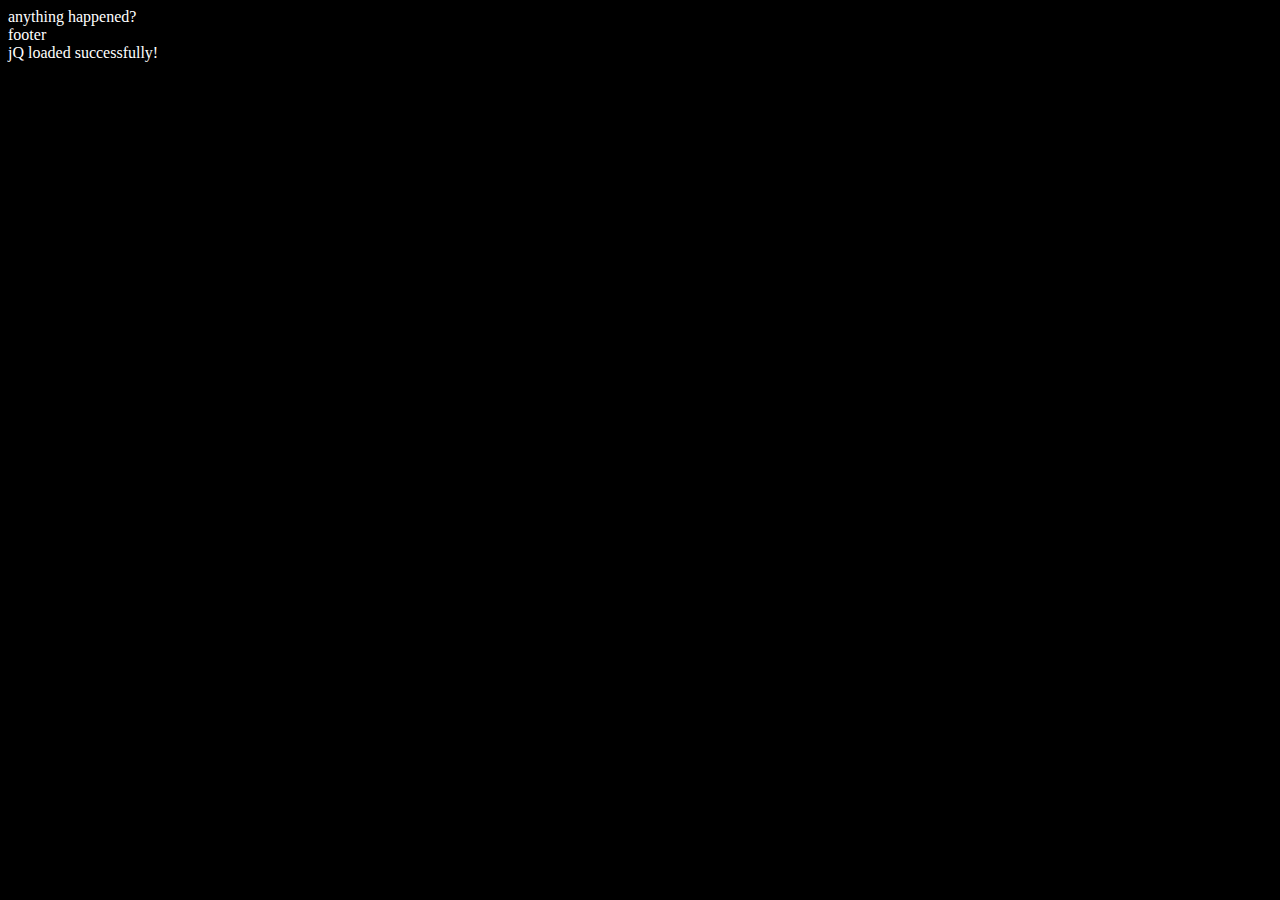
==== commit af1faa92: "Anything happened?" ====
--- a/index.html
+++ b/index.html
@@ -16,7 +16,7 @@
   <body>
 
       <header>
-        header
+        anything happened?
       </header>
 
       <footer>
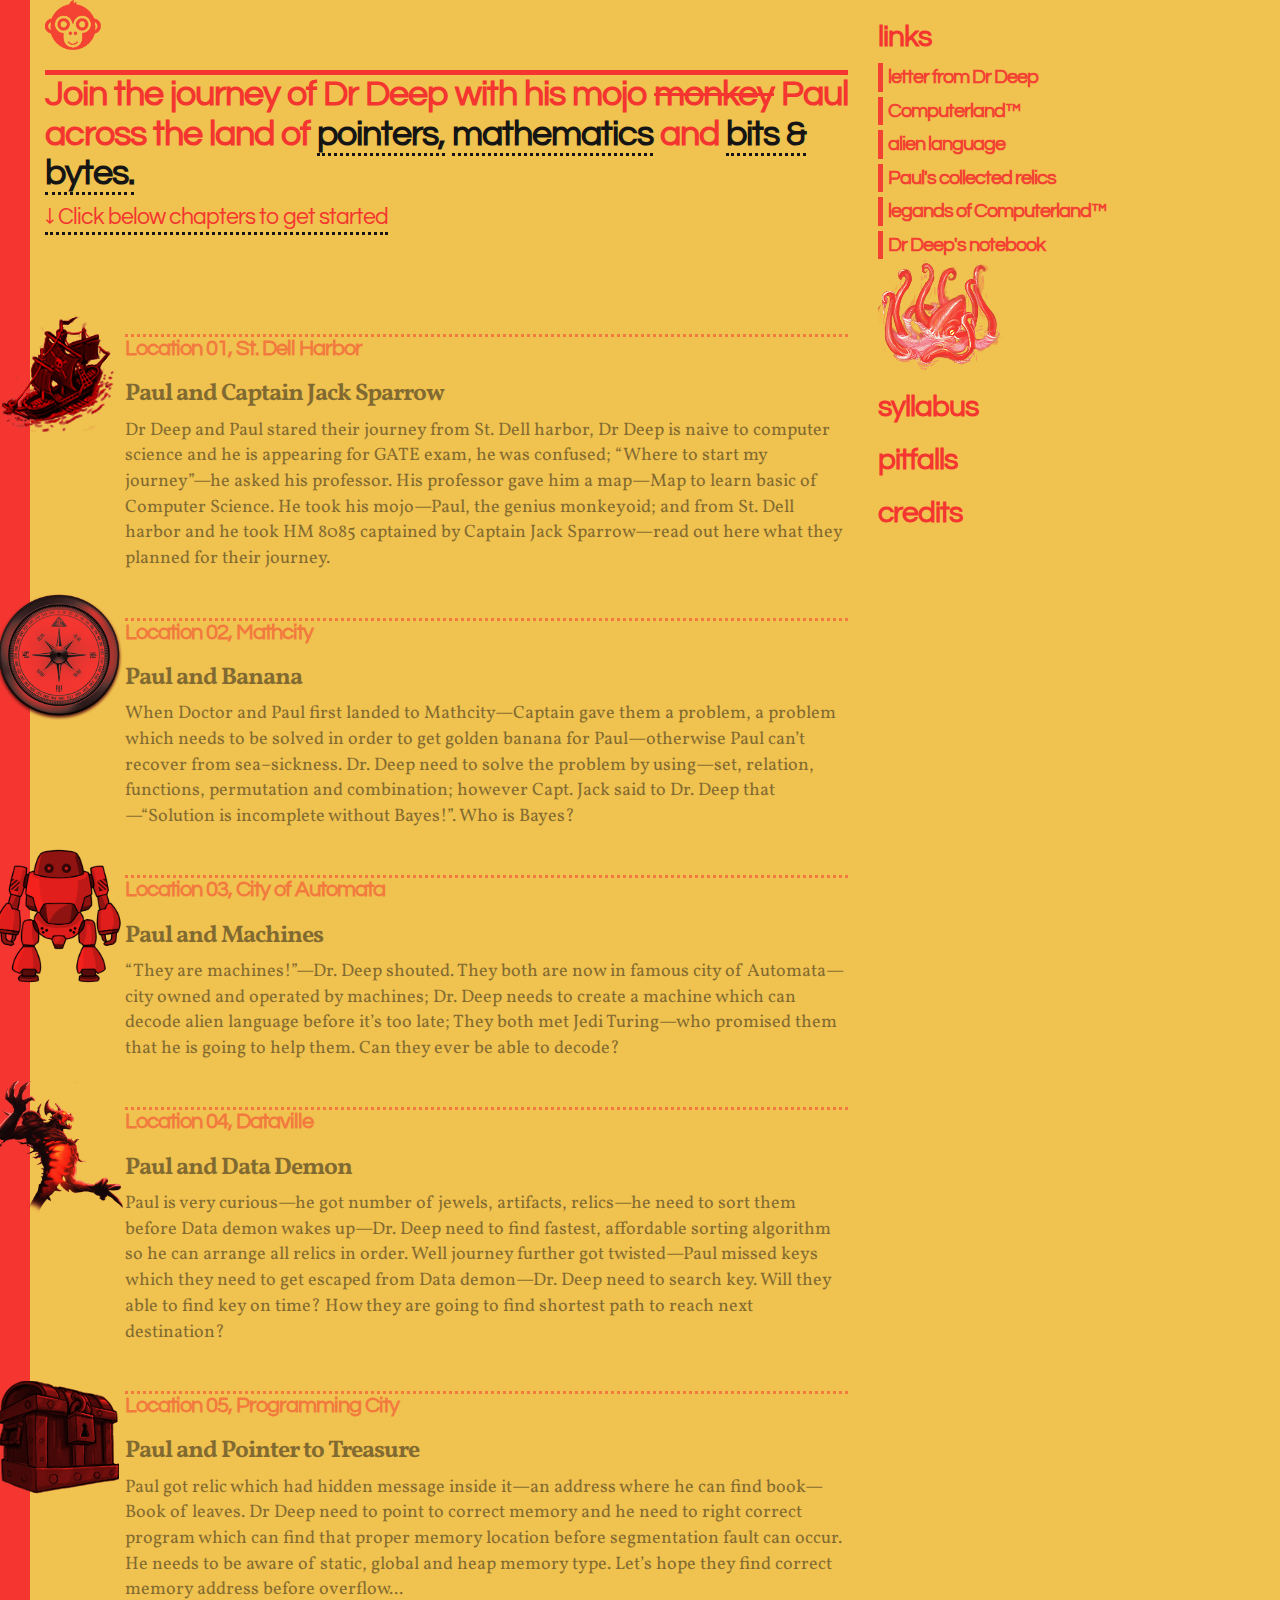
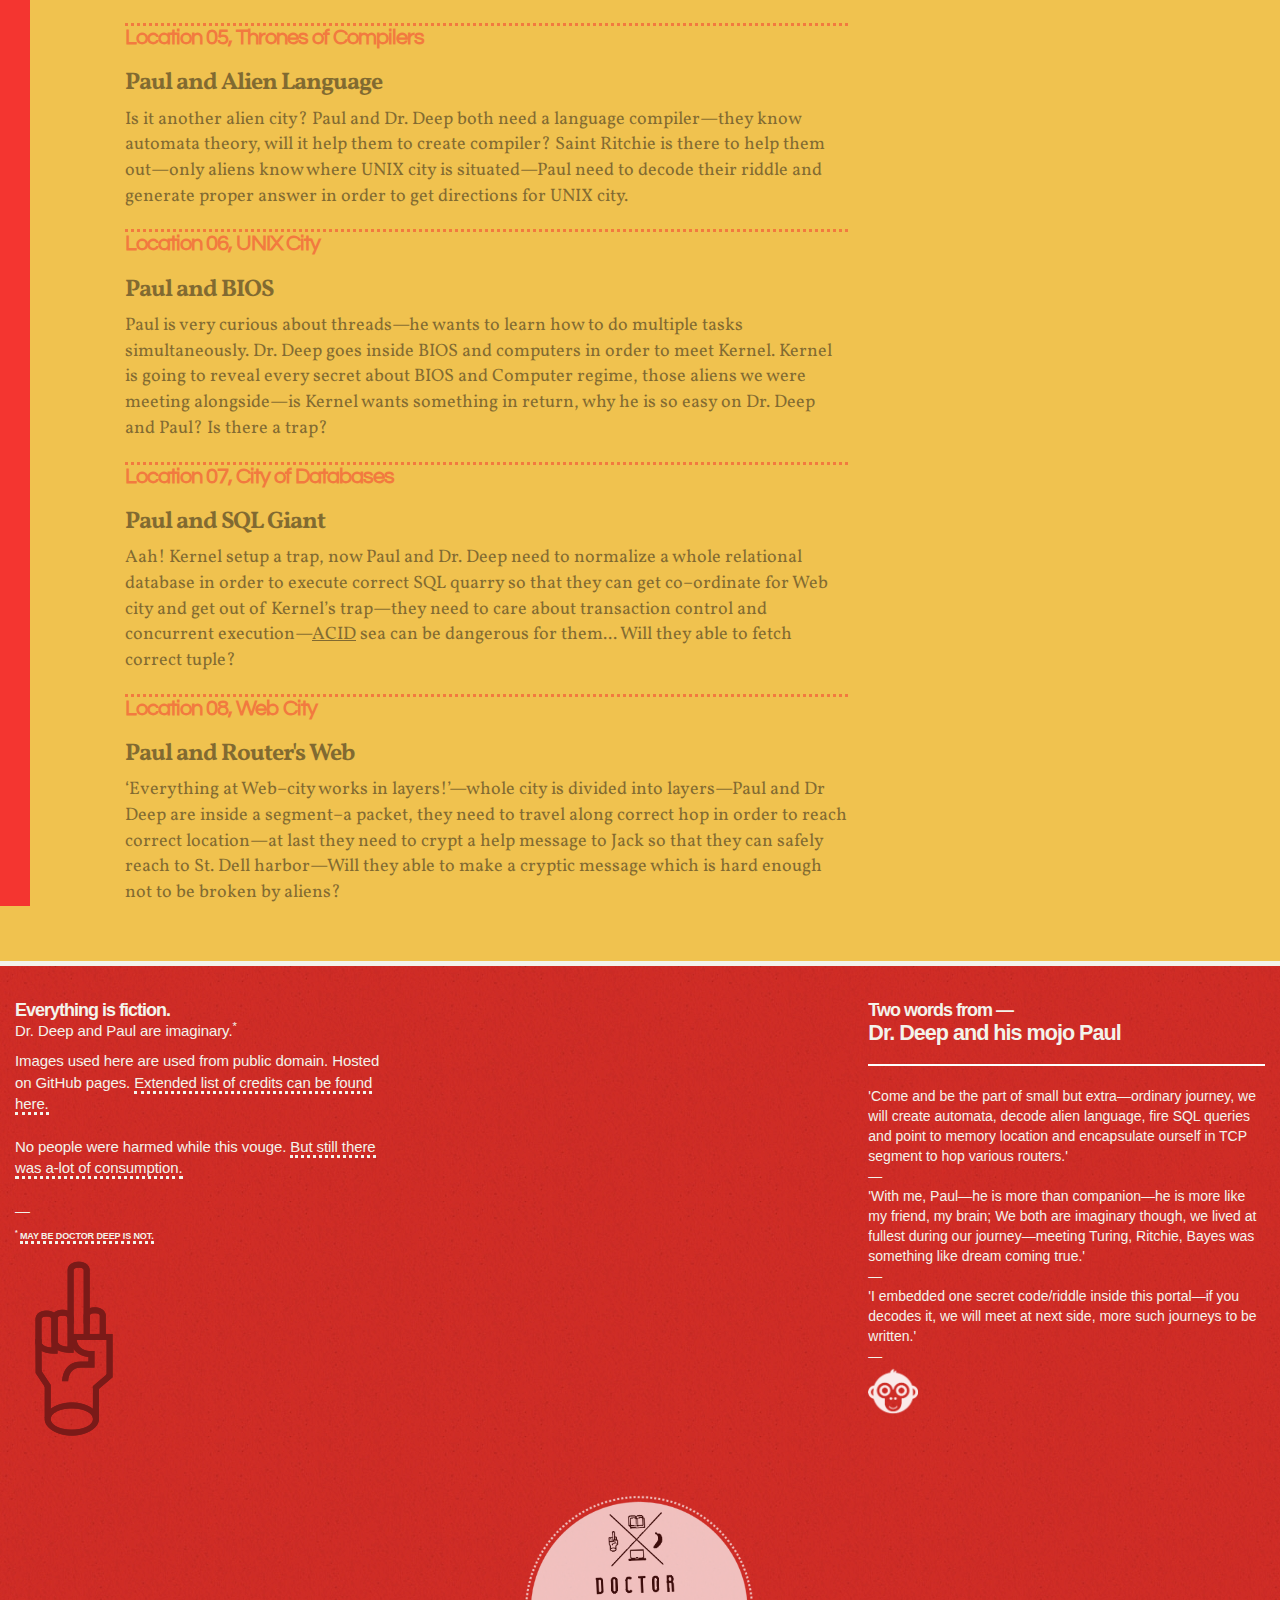
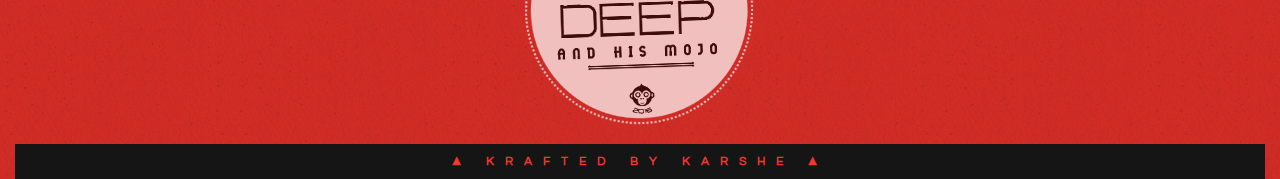
==== commit 861485b0: "Whuh! Dr. Deep and Paul coming—Chapter 1 on the way. © 2016" ====
--- a/index.html
+++ b/index.html
@@ -3,26 +3,186 @@
   <head>
     <meta charset="utf-8">
     <meta http-equiv="X-UA-Compatible" content="chrome=1">
-    <title>Dr Deep and his wonderland by karshe</title>
+    <title>Lets join Dr. Deep on his journey to Computerland&trade; &mdash; And try to learn few basics of Computer Science and prepare with cool mind for GATE&mdash;16 | &#9650;KRAFTED BY KARSHE&#9650;</title>
+
+    <!-- Bootstrap Core CSS -->
+    <link rel="stylesheet" href="stylesheets/bootstrap.min.css">
+    
     <link rel="stylesheet" href="stylesheets/styles.css">
-    <script src="https://ajax.googleapis.com/ajax/libs/jquery/1.7.1/jquery.min.js"></script>
-    <script src="javascripts/main.js"></script>
+    <link rel="stylesheet" href="https://fonts.googleapis.com/css?family=Questrial">
+    <link rel="stylesheet" href="https://fonts.googleapis.com/css?family=Questrial|Vollkorn:400,700,400italic">
+
+    <link href='https://fonts.googleapis.com/css?family=Covered+By+Your+Grace' rel='stylesheet' type='text/css'>
+    
     <!--[if lt IE 9]>
       <script src="//html5shiv.googlecode.com/svn/trunk/html5.js"></script>
     <![endif]-->
     <meta name="viewport" content="width=device-width, initial-scale=1, user-scalable=no">
+    <link rel="shortcut icon" href="favicon.png"/>
 
   </head>
   <body>
+	  <header>
+		 <div class="container-fluid">
+      <div class="row">
+        <div class="col-md-8">
+          <a style="border:none;" href="index.html"><img class="paul-icon" src="images/mojo2.png"/></a>
+          <h1 class="title-text">
+            Join the journey of Dr Deep with his mojo 
+            <strike>monkey</strike> 
+            Paul across the land of 
+            <a href="#">pointers,</a>
+            <a href="#">mathematics</a> and 
+            <a href="#">bits &amp; bytes.</a> <br/>
+            <a href="#chapter-one"><small>&darr; Click below chapters to get started</small></a>
+          </h1> 
 
-      <header>
-        anything happened?
-      </header>
+          <div class="crimson-body">
+            <img class="map-elements" src="map/Npccamp_sea_active.png" />
+            <a href="chapter.html" title="Read story of Paul and Captain Jack Sparrow">
+              <div id="chapter-one" class="chapter-div">
+                <h2>Location 01, St. Dell Harbor</h2>
+                <h3>Paul and Captain Jack Sparrow</h3>
+                <em>Dr Deep and Paul stared their journey from St. Dell harbor, Dr Deep is naive to computer science and he is appearing for GATE exam, he was confused; “Where to start my journey”—he asked his professor. His professor gave him a map—Map to learn basic of Computer Science. He took his mojo—Paul, the genius monkeyoid; and from St. Dell harbor and he took HM 8085 captained by Captain Jack Sparrow—read out here what they planned for their journey.</em>
+              </div>
+            </a>
 
-      <footer>
-        footer
-		<div id="jq_loaded">jQuery not loaded, yet.</div>
-      </footer>
-    <!--[if !IE]><script>fixScale(document);</script><![endif]-->
+
+            <img class="map-elements" src="map/Compass-iPhone-icon.png" />
+            <div class="chapter-div">
+              <h2>Location 02, Mathcity</h2>
+              <h3>Paul and Banana</h3>
+              <em>When Doctor and Paul first landed to Mathcity—Captain gave them a problem, a problem which needs to be solved in order to get golden banana for Paul—otherwise Paul can’t recover from sea–sickness. Dr. Deep need to solve the problem by using—set, relation, functions, permutation and combination; however Capt. Jack said to Dr. Deep that—“Solution is incomplete without Bayes!”. Who is Bayes?</em>
+            </div>
+
+            <img class="map-elements" src="map/robot2.png" />
+            <div class="chapter-div">
+              <h2>Location 03, City of Automata</h2>
+              <h3>Paul and Machines</h3>
+              <em>“They are machines!”—Dr. Deep shouted. They both are now in famous city of Automata—city owned and operated by machines; Dr. Deep needs to create a machine which can decode alien language before it’s too late; They both met Jedi Turing—who promised them that he is going to help them. Can they ever be able to decode? </em>
+            </div>
+
+            <img class="map-elements" src="map/392px-Demon_attack.png" />
+            <div class="chapter-div">
+              <h2>Location 04, Dataville</h2>
+              <h3>Paul and Data Demon</h3>
+              <em>Paul is very curious—he got number of jewels, artifacts, relics—he need to sort them before Data demon wakes up—Dr. Deep need to find fastest, affordable sorting algorithm so he can arrange all relics in order. Well journey further got twisted—Paul missed keys which they need to get escaped from Data demon—Dr. Deep need to search key. Will they able to find key on time? How they are going to find shortest path to reach next destination?  </em>
+            </div>
+
+            <img class="map-elements" src="map/Treasure.png" />
+            <div class="chapter-div">
+              <h2>Location 05, Programming City</h2>
+              <h3>Paul and Pointer to Treasure</h3>
+              <em>Paul got relic which had hidden message inside it—an address where he can find book—Book of leaves. Dr Deep need to point to correct memory and he need to right correct program which can find that proper memory location before segmentation fault can occur. He needs to be aware of static, global and heap memory type. Let’s hope they find correct memory address before overflow...</em>
+            </div>
+
+            <div class="chapter-div">
+              <h2>Location 05, Thrones of Compilers</h2>
+              <h3>Paul and Alien Language</h3>
+              <em>Is it another alien city? Paul and Dr. Deep both need a language compiler—they know automata theory, will it help them to create compiler? Saint Ritchie is there to help them out—only aliens know where UNIX city is situated—Paul need to decode their riddle and generate proper answer in order to get directions for UNIX city.</em>
+            </div>
+
+            <div class="chapter-div">
+              <h2>Location 06, UNIX City</h2>
+              <h3>Paul and BIOS</h3>
+              <em>Paul is very curious about threads—he wants to learn how to do multiple tasks simultaneously. Dr. Deep goes inside BIOS and computers in order to meet Kernel. Kernel is going to reveal every secret about BIOS and Computer regime, those aliens we were meeting alongside—is Kernel wants something in return, why he is so easy on Dr. Deep and Paul? Is there a trap?</em>
+            </div>
+
+            <div class="chapter-div">
+              <h2>Location 07, City of Databases</h2>
+              <h3>Paul and SQL Giant</h3>
+              <em>Aah! Kernel setup a trap, now Paul and Dr. Deep need to normalize a whole relational database in order to execute correct SQL quarry so that they can get co–ordinate for Web city and get out of Kernel’s trap—they need to care about transaction control and concurrent execution—<u>ACID</u> sea can be dangerous for them... Will they able to fetch correct tuple? </em>
+            </div>
+
+            <div class="chapter-div">
+              <h2>Location 08, Web City</h2>
+              <h3>Paul and Router's Web</h3>
+              <em>‘Everything at Web–city works in layers!’—whole city is divided into layers—Paul and Dr Deep are inside a segment–a packet, they need to travel along correct hop in order to reach correct location—at last they need to crypt a help message to Jack so that they can safely reach to St. Dell harbor—Will they able to make a cryptic message which is hard enough not to be broken by aliens? </em>
+            </div>
+
+         
+          </div>
+        </div>
+        <div class="col-md-4">
+          <div class="sidebar">
+            <h2>links</h2>
+              <div>
+                <ul>
+                  <li>letter from Dr Deep</li>
+                  <li>Computerland&trade;</li>
+                  <li>alien language</li>
+                  <li>Paul's collected relics</li>
+                  <li>legands of Computerland&trade;</li>
+                  <li>Dr Deep's notebook</li>
+                </ul>
+              </div>
+
+              <img src="map/octopus2.png"/>
+
+              <h2>syllabus</h2>
+              <h2>pitfalls</h2>
+              <h2>credits</h2>
+
+          </div>
+
+        </div>
+      </div>
+     </div>
+	  </header>
+	  
+    
+    <footer>
+		  <div class="container-fluid">
+        <div class="row">
+          <div class="col-md-8">
+              <div class="footer-leftbar">
+               
+               <div class="footer-leftbar-content">
+                  <h3>
+                  Everything is fiction. <br/>
+                  <small>Dr. Deep and Paul are imaginary.<sup>*</sup></small>
+                  </h3>
+                  Images used here are used from public domain. Hosted on GitHub pages. <a href="#">Extended list of credits can be found here.</a> <br/><br/>
+
+                  No people were harmed while this vouge. <a href="#">But still there was a-lot of consumption.</a><br/>
+
+                  <br/>
+                  &mdash; <br/>
+                  <h5><sup>*</sup>
+                    <a href="#">may be Doctor Deep is not.</a>
+                  </h5>
+
+                  <img src="images/f01k.png"/>
+
+                </div>
+              </div>
+          </div>
+
+          <div class="col-md-4">
+            <h3>
+              Two words from &mdash;<br/>
+              <big>Dr. Deep and his mojo Paul</big>
+            </h3>
+            <hr class="hr-h"></hr>
+            'Come and be the part of small but extra&mdash;ordinary journey, we will create automata, decode alien language, fire SQL queries and point to memory location and encapsulate ourself in TCP segment to hop various routers.'<br/>
+            &mdash; <br/>
+            'With me, Paul&mdash;he is more than companion&mdash;he is more like my friend, my brain; We both are imaginary though, we lived at fullest during our journey&mdash;meeting Turing, Ritchie, Bayes was something like dream coming true.' <br/>
+            &mdash; <br/>
+            'I embedded one secret code/riddle inside this portal&mdash;if you decodes it, we will meet at next side, more such journeys to be written.' <br/>
+            &mdash; <br/>
+            <img class="paul-icon" src="images/mojoi.png"/>
+          </div>
+        </div>
+
+        <div class="row footer-copyright">
+            <img class="mojoSigil img-responsive center-block" src="images/sigil.png" />
+            <br/>
+            <h6>&#9650; krafted by karshe &#9650;</h6>
+        </div>
+      </div>
+	  </footer>
+
+    <script src="javascripts/jquery-1.11.2.min.js"></script>
+    <script src="javascripts/main.js"></script>
   </body>
 </html>
--- a/stylesheets/styles.css
+++ b/stylesheets/styles.css
@@ -1,4 +1,432 @@
 body{
-	background: #000;
-	color: #fff;
-}+	background: #f0c24f;
+	color: #151515;
+	font-family: 'Arial', sans-serif;
+}
+
+a{
+	border-style: none;
+    text-transform: none;
+    color: #f3f3eb;
+    border-bottom-style: dotted;
+}
+
+a:hover, a::after, a::before{
+    text-transform: none;
+    text-decoration: none;
+    color: #f3f3eb;
+}
+
+header{
+	position: relative;
+	top: 0px;
+	left: 0px;
+	width: 100%;
+	border-left: 30px solid #f43530;
+}
+
+header small{
+	color: #f43530;
+}
+
+
+.title-text{
+	border-top: 5px solid #f43530;
+	font-family: 'Questrial', sans-serif;
+	letter-spacing: -1px;
+	color: #f43530;
+	font-weight: bold;
+}
+
+header a{
+	border-style: none;
+    border-bottom-style: dotted;
+    text-transform: none;
+    color: #151515;
+}
+
+header a:hover, a::after, a::before{
+    text-transform: none;
+    text-decoration: none;
+    color: #151515;
+}
+
+.crimson-body{
+	font-family: 'Vollkorn', serif;
+	font-size: 18px;
+	margin-top: 55px;
+}
+
+.crimson-body h2{
+	border-style: none;
+    border-top-style: dotted;
+	font-family: 'Questrial', sans-serif;
+	font-size: 22px;
+	letter-spacing: -1px;
+	color: #f43530;
+	font-weight: bold;
+}
+
+.crimson-body h3{
+	letter-spacing: -1px;
+	font-weight: bold;
+}
+
+.chapter-div{
+	opacity: 0.5;
+	cursor: pointer;
+	margin-left: 80px;
+}
+
+.chapter-div em{
+	font-weight: normal;
+	font-style: normal;
+}
+
+
+.chapter-div:hover{
+	opacity: 1;
+}
+
+.map-elements{
+	margin-left: -50px;
+    margin-bottom: -145px;
+    width: 128px;
+}
+
+.paul-icon{
+	height: 50px;
+	opacity: 0.9;
+	cursor: none;
+}
+
+.paul-icon:hover{
+	opacity: 1;
+}
+
+.sidebar{
+	font-family: 'Questrial', sans-serif;
+	letter-spacing: -1px;
+	color: #f43530;
+	font-weight: bold;
+}
+
+.sidebar h2{
+	font-family: 'Questrial', sans-serif;
+	letter-spacing: -1px;
+	color: #f43530;
+	font-weight: bold;
+}
+
+.sidebar blockquote{
+	border-left: 5px solid #f43530;
+}
+
+.sidebar ul{
+	font-size: 20px;
+	list-style-type: none;
+	padding: 0px;
+	margin: 0px;
+}
+
+.sidebar li{
+	margin-top: 5px;
+	padding-left: 5px;
+	border-left: 5px solid #f43530;
+	opacity: 0.9;
+	cursor: pointer;
+}
+
+.sidebar li:hover{
+	border-left: 5px solid #151515;
+	opacity: 1;
+	color: #151515;
+}
+
+footer{
+	position: relative;
+	background: #f43530 url('../images/back_body.jpg');
+	top: 55px;
+	border: none;
+	border-top: 5px solid #f3f3eb;
+	margin: 0px;
+	padding: 0px;
+	padding-top: 15px;
+	color: #f3f3eb;
+}
+
+.footer-leftbar-content{
+	width: 45%;
+}
+
+footer h3{
+	font-family: 'Arial', sans-serif;
+	font-size: 18px;
+	letter-spacing: -1px;
+	color: #f3f3eb;
+	font-weight: bold;	
+}
+
+.mojoSigil{
+	width: 230px;
+	opacity: 0.7;
+	margin-top: 55px;
+	cursor: none;
+	-ms-transform: rotate(-2deg); /* IE 9 */
+    -webkit-transform: rotate(-2deg); /* Safari */
+    transform: rotate(-2deg);
+}
+
+.mojoSigil:hover{
+	opacity: 1;
+	-ms-transform: rotate(-4deg); /* IE 9 */
+    -webkit-transform: rotate(-4deg); /* Safari */
+    transform: rotate(-4deg);
+}
+
+.hr-h{
+	width: 100%;
+	height: 2px;
+	background: #fff;
+	border: none;
+}
+
+.footer-leftbar, .footer-leftbar small{
+	color: #f3f3eb;
+	font-family: 'Arial', sans-serif;
+	font-size: 15px;
+	letter-spacing: -0.1px;
+}
+
+.footer-copyright{
+	text-align: center;
+	margin: 0px;
+	padding: 0px;
+}
+
+.footer-leftbar h5{
+	color: #f3f3eb;
+	font-family: 'Arial', sans-serif;
+	font-size: 9px;
+	font-weight: bold;
+	text-transform: uppercase !important;
+}
+
+.footer-leftbar h5 a{
+	text-transform: uppercase !important;
+}
+
+.footer-copyright h6{
+	font-family: 'Questrial', sans-serif;
+	letter-spacing: 11px;
+	color: #000;
+	font-weight: bold;
+	text-transform: uppercase;
+	background: #151515;
+	color: #f43530;
+	margin: 0px;
+	padding: 11px;
+}
+
+::selection{
+	background: #151515;
+	color: #f43530;
+}
+
+.chapter-body{
+	font-family: 'Vollkorn', serif;
+	font-size: 1.1em;
+}
+
+.chapter-title{
+	font-family: 'Vollkorn', serif;
+	font-size: 1.3em;
+	text-transform: uppercase;
+}
+
+.inchapter-icon{
+	width: 24px;
+}
+
+.chapter-body blockquote{
+	font-family: 'Arial', sans-serif;
+	font-size: 1.2em;
+	margin: 10px 7px;
+	border: 7px solid #f43530;
+   	border-left: none;
+   	border-right: none;
+	color: #f43530;
+	letter-spacing: -1.3px;
+	font-weight: bold;
+}
+
+.chapter-body blockquote h3{
+	color: #f43530;
+	font-family: 'Questrial', sans-serif;
+	font-style: normal;
+	font-weight: bold;
+	text-transform: uppercase !important;
+}
+
+.chapter-body p{
+	font-family: 'Vollkorn', serif;
+	font-size: 1.2em;
+	margin: 15px 7px;
+	text-align: justify;
+}
+
+.chapter-body p.introduction:first-letter {
+	font-family: 'Vollkorn', serif;
+ 	font-size: 3.2em;
+ 	float: left; 
+ 	line-height: 35px;
+	padding-top: 3px; 
+	padding-right: 3px;
+ }
+
+ .chapter-nav{
+ 	float: right;
+ 	padding-top: 10px;
+ 	margin-right: 20px;
+ 	text-align: right;
+ 	opacity: 0.8;
+ }
+
+ .chapter-nav a:hover{
+ 	color: #f43530;
+ 	opacity: 1;
+ }
+
+.learning-obj-ul ul{
+	font-family: 'Vollkorn', serif;
+	font-size: 15px;
+	list-style-type: none;
+	padding: 0px;
+	margin: 0px;
+	color: #000;
+	font-weight: normal;
+}
+
+.learning-obj-ul a {
+	border-bottom-style: none;
+}
+
+ .learning-obj-ul li {
+    display: inline;
+	opacity: 0.3;
+	cursor: pointer;
+	border: none;
+	padding-left: 0px;
+}
+
+ .learning-obj-ul li::after { 
+    content: ",";
+}
+
+ .learning-obj-ul li:last-child:after {
+    content: "."; 
+}
+
+
+ .learning-obj-ul li:hover{
+	opacity: 1;
+	color: #151515;
+	border: none;
+	text-decoration: overline;
+}
+
+.chapter-body em{
+	font-variant: small-caps;
+	font-family: 'Questrial', sans-serif;
+	font-style: normal;
+	text-transform: uppercase;
+	font-weight: bold;
+	letter-spacing: -0.5px;
+}
+
+.deep-diary-page{
+	background: #fff url('../diary/page-bg.png') no-repeat;
+	background-size: cover;
+	width: 575px;
+	min-height: 620px;
+	padding-top: 50px;
+	padding-left: 65px;
+	margin-bottom: 10px;
+	color: #000;
+}
+
+.page-flip{
+	background: #fff url('../diary/pagef-bg.png') right top no-repeat;
+	background-size: cover;
+	width: 575px;
+	min-height: 620px;
+	padding-top: 50px;
+	padding-right: 65px;
+	margin-bottom: 10px;
+	color: #000;
+	text-align: right;
+}
+
+.deep-diary-page h2{
+	font-family: 'Kalam', cursive;
+	font-size: 1.9em;
+	text-transform: uppercase;
+}
+
+.deep-diary-page small{
+	color: #000;
+	opacity: 0.7;
+}
+
+.deep-diary-page p{
+	font-family: 'Kalam', cursive;
+	font-size: 1.3em;
+	margin-top: -5px;
+	width: 90%;
+	text-align: justify;
+	padding-bottom: 12px;
+}
+
+
+.print-only{
+	display: none;
+}
+
+@media print {
+   body{
+   	background: #f1f1f1 !important;
+   }
+
+	a[href]:after {
+	 content: none !important;
+	}
+
+   .sidebar, footer{
+   	display: none;
+   }
+
+   .chapter-body blockquote{
+   	font-weight: normal;
+   	border: 2px solid #000;
+   	border-left: none;
+   	border-right: none;
+   	letter-spacing: 0px;
+   }
+
+   header{
+   	border-left: none;
+   }
+
+   .title-text{
+   	border: none;
+   }
+
+   .print-only{
+	 display: inline-block;
+	}
+
+	.print-hide{
+	 display: none;
+	}
+
+}
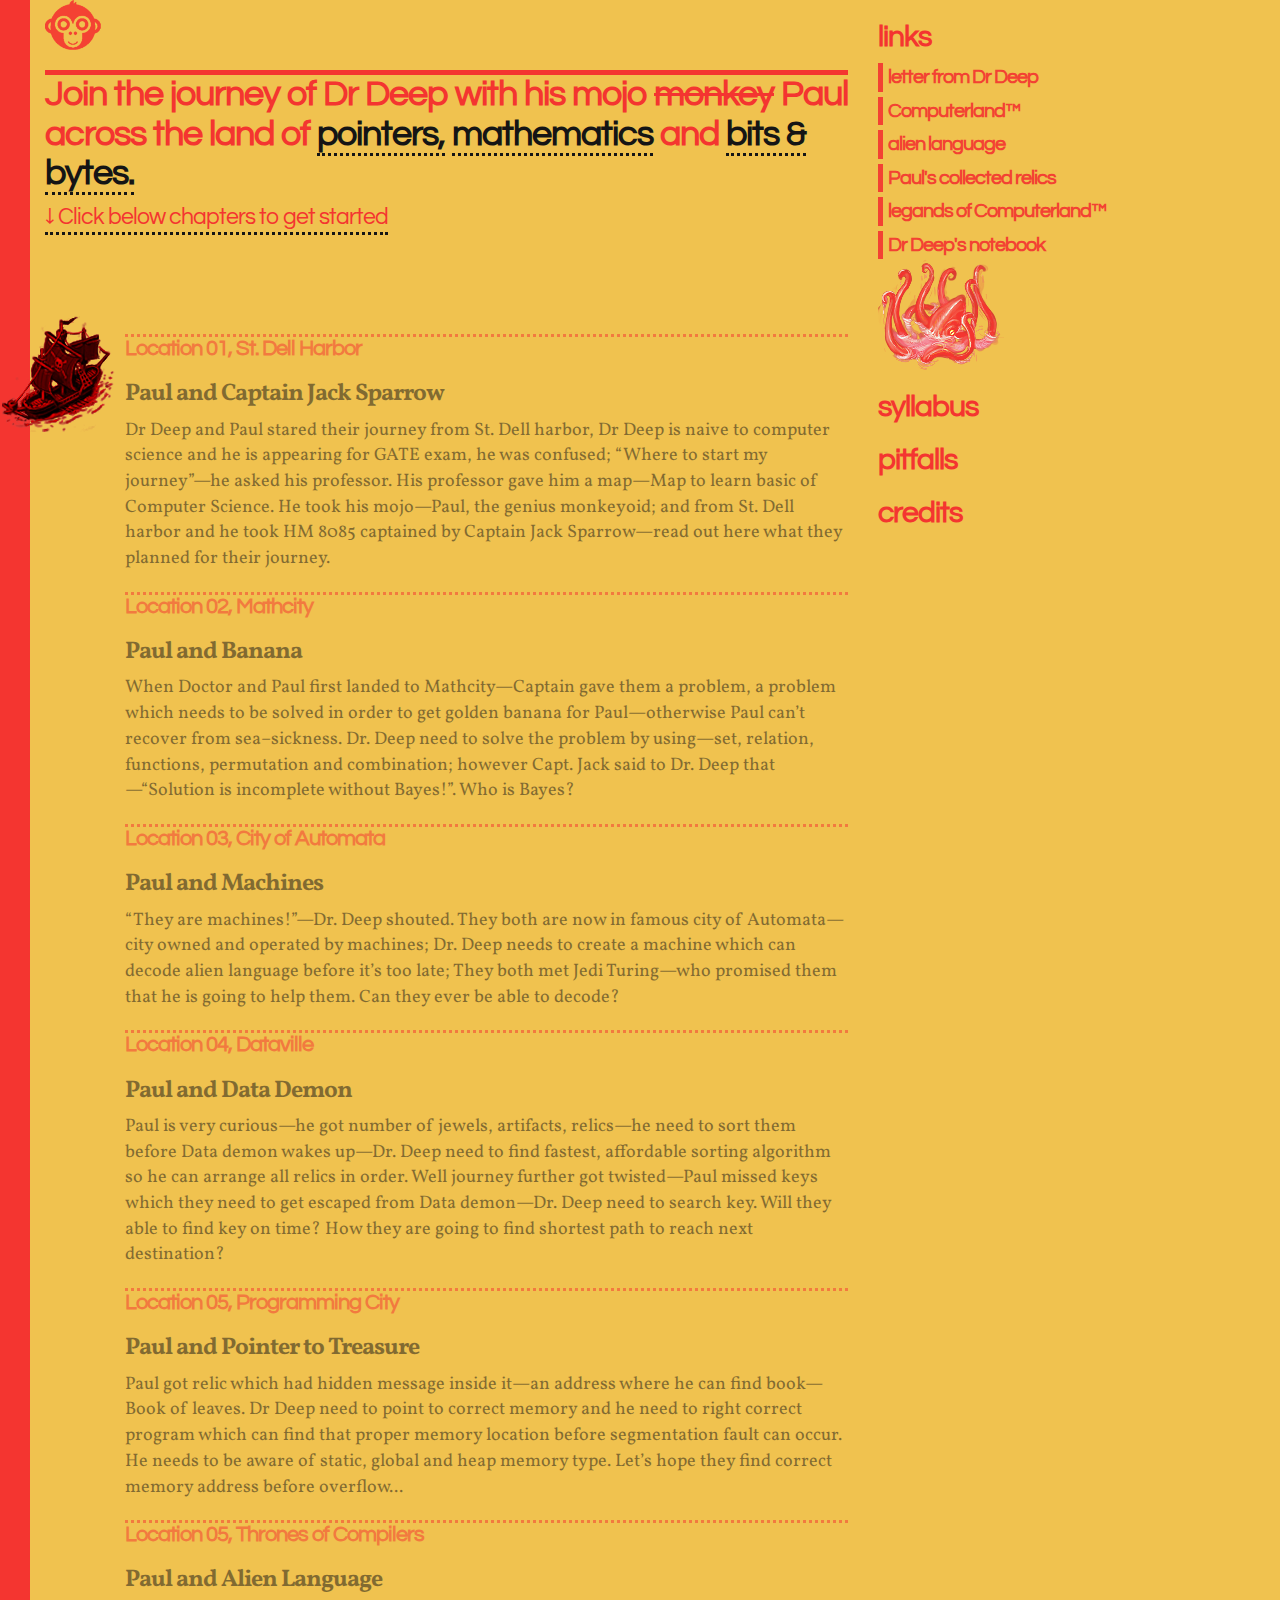
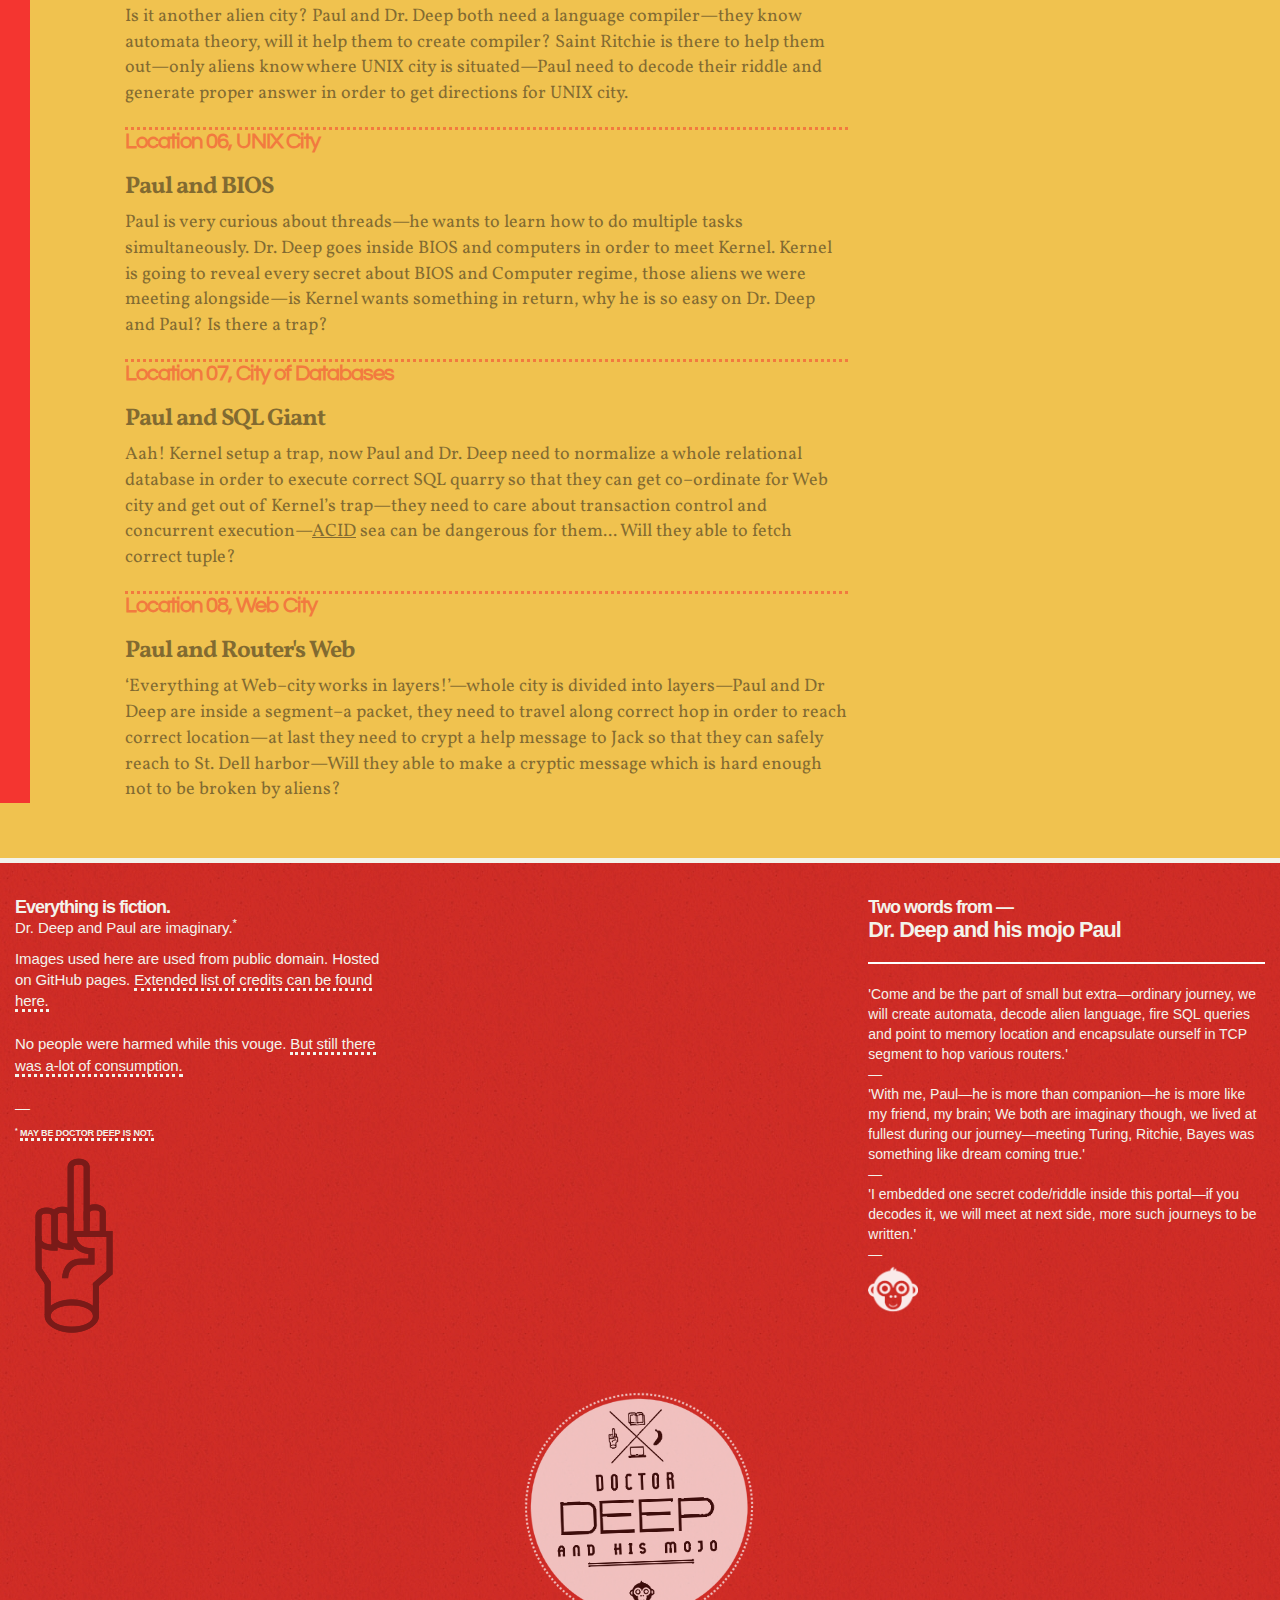
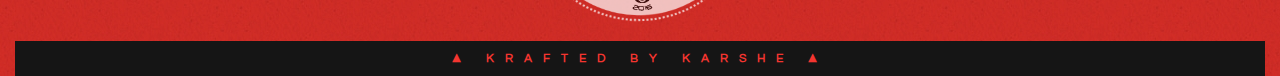
==== commit 3830f12f: "Removed images." ====
--- a/index.html
+++ b/index.html
@@ -48,28 +48,24 @@
             </a>
 
 
-            <img class="map-elements" src="map/Compass-iPhone-icon.png" />
-            <div class="chapter-div">
+             <div class="chapter-div">
               <h2>Location 02, Mathcity</h2>
               <h3>Paul and Banana</h3>
               <em>When Doctor and Paul first landed to Mathcity—Captain gave them a problem, a problem which needs to be solved in order to get golden banana for Paul—otherwise Paul can’t recover from sea–sickness. Dr. Deep need to solve the problem by using—set, relation, functions, permutation and combination; however Capt. Jack said to Dr. Deep that—“Solution is incomplete without Bayes!”. Who is Bayes?</em>
             </div>
 
-            <img class="map-elements" src="map/robot2.png" />
             <div class="chapter-div">
               <h2>Location 03, City of Automata</h2>
               <h3>Paul and Machines</h3>
               <em>“They are machines!”—Dr. Deep shouted. They both are now in famous city of Automata—city owned and operated by machines; Dr. Deep needs to create a machine which can decode alien language before it’s too late; They both met Jedi Turing—who promised them that he is going to help them. Can they ever be able to decode? </em>
             </div>
 
-            <img class="map-elements" src="map/392px-Demon_attack.png" />
             <div class="chapter-div">
               <h2>Location 04, Dataville</h2>
               <h3>Paul and Data Demon</h3>
               <em>Paul is very curious—he got number of jewels, artifacts, relics—he need to sort them before Data demon wakes up—Dr. Deep need to find fastest, affordable sorting algorithm so he can arrange all relics in order. Well journey further got twisted—Paul missed keys which they need to get escaped from Data demon—Dr. Deep need to search key. Will they able to find key on time? How they are going to find shortest path to reach next destination?  </em>
             </div>
 
-            <img class="map-elements" src="map/Treasure.png" />
             <div class="chapter-div">
               <h2>Location 05, Programming City</h2>
               <h3>Paul and Pointer to Treasure</h3>
--- a/stylesheets/styles.css
+++ b/stylesheets/styles.css
@@ -429,4 +429,15 @@
 	 display: none;
 	}
 
-}
+	.deep-diary-page{
+		font-size: 1em;
+		width: 100%;
+		height: 100%;
+		page-break-before: always;
+	}
+
+	.page-flip{
+		text-align: left;
+	}
+
+}
